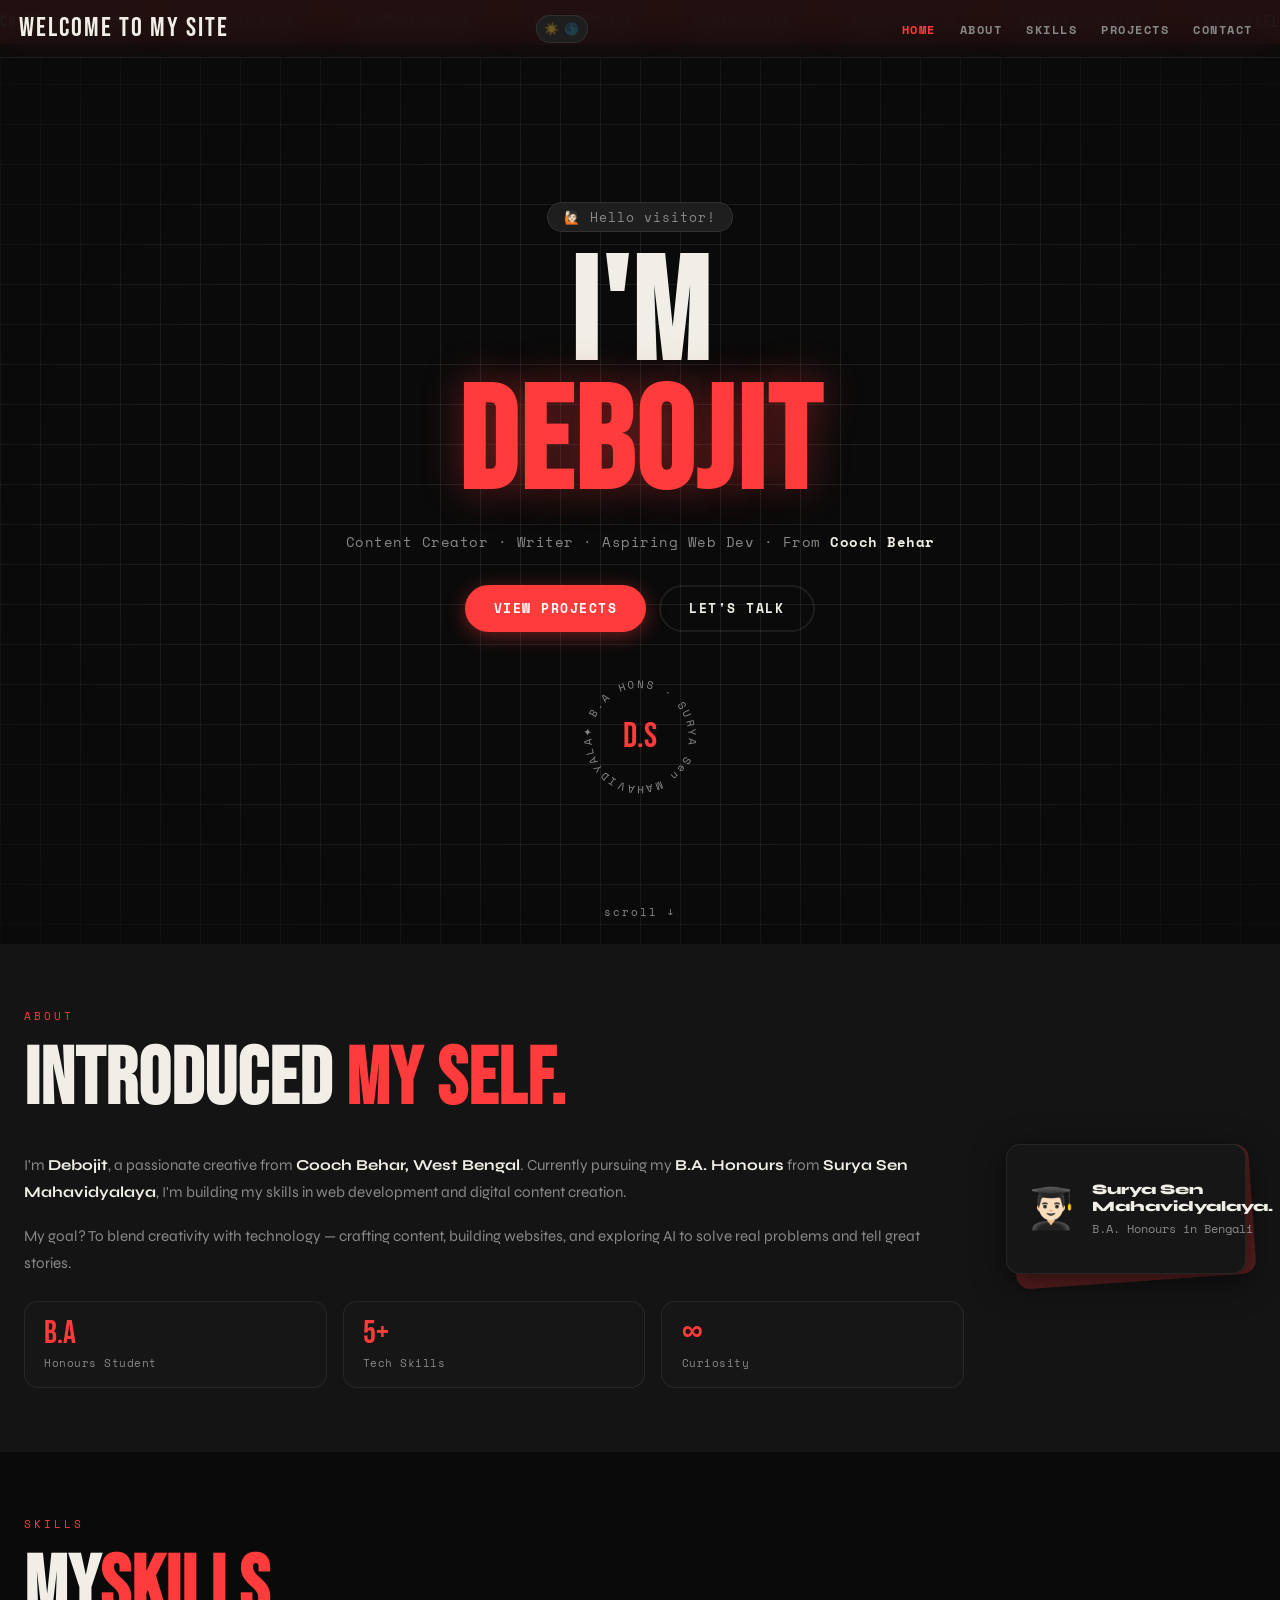
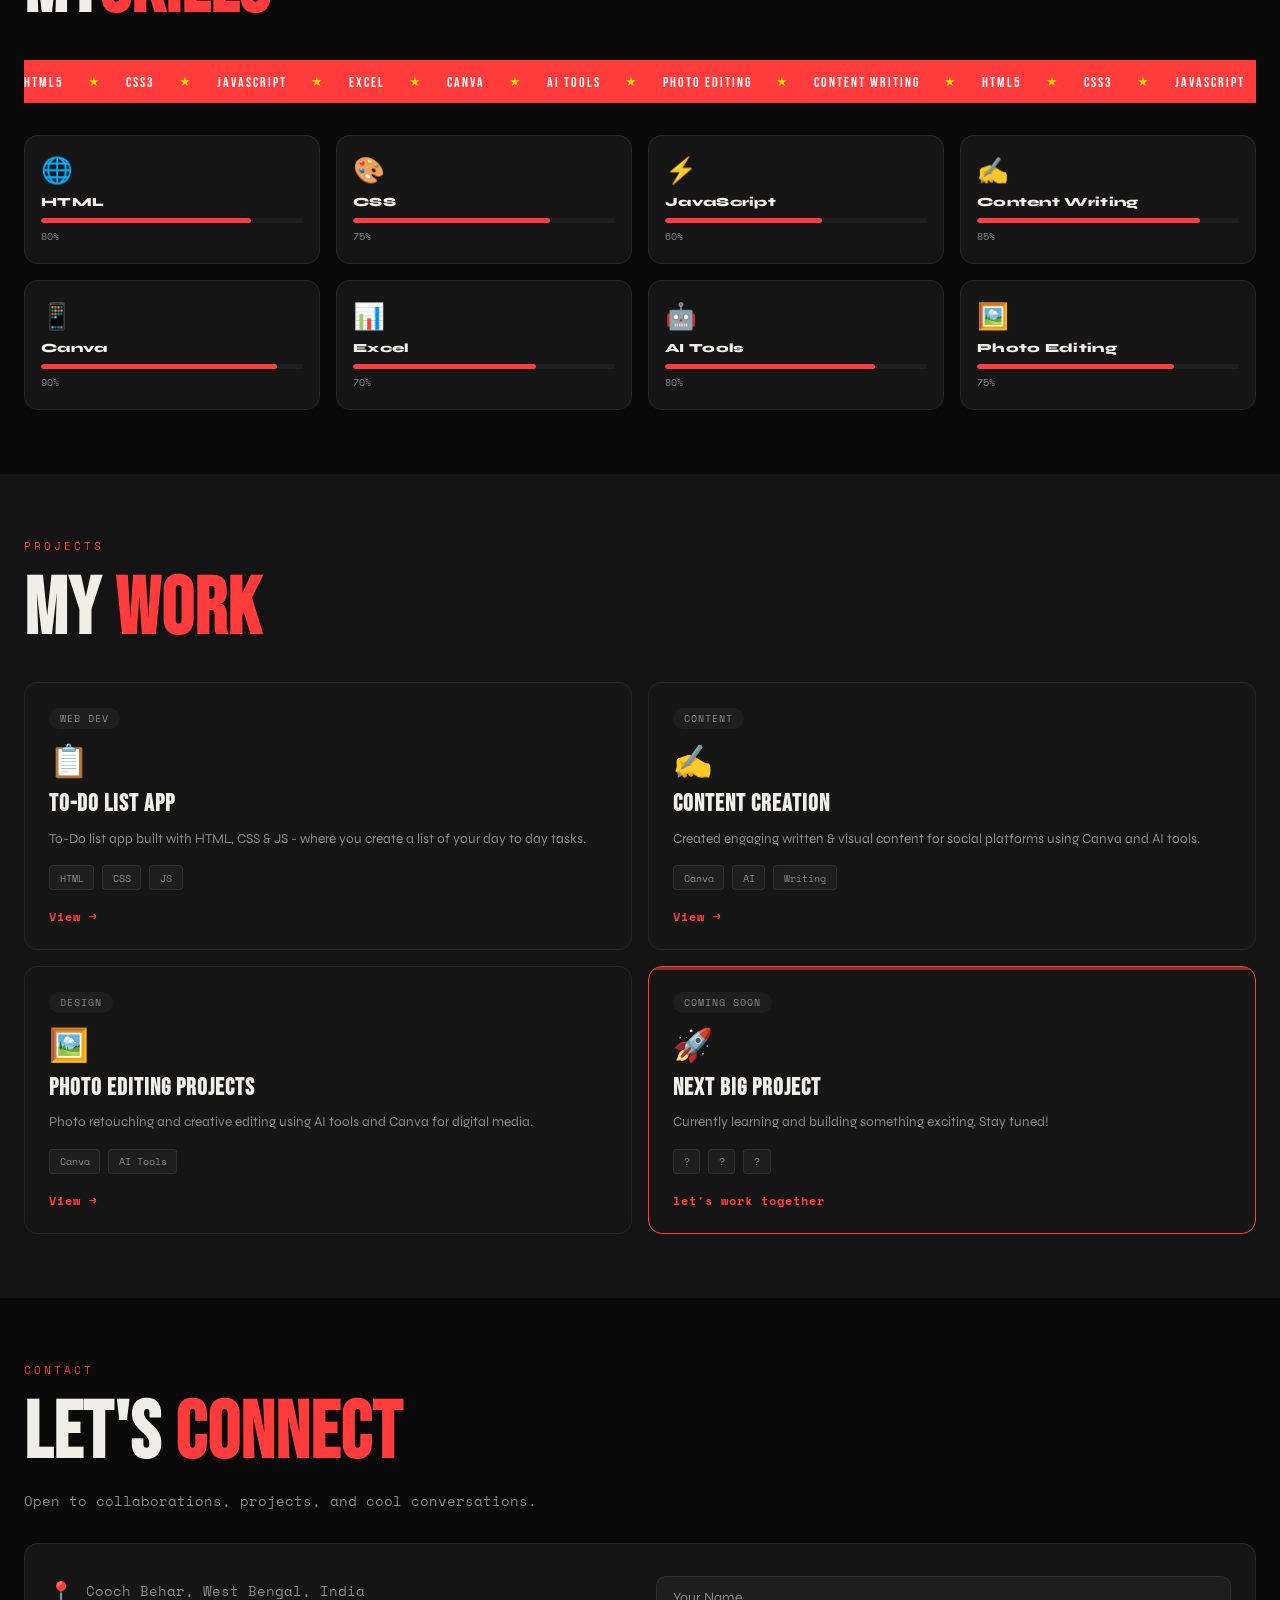
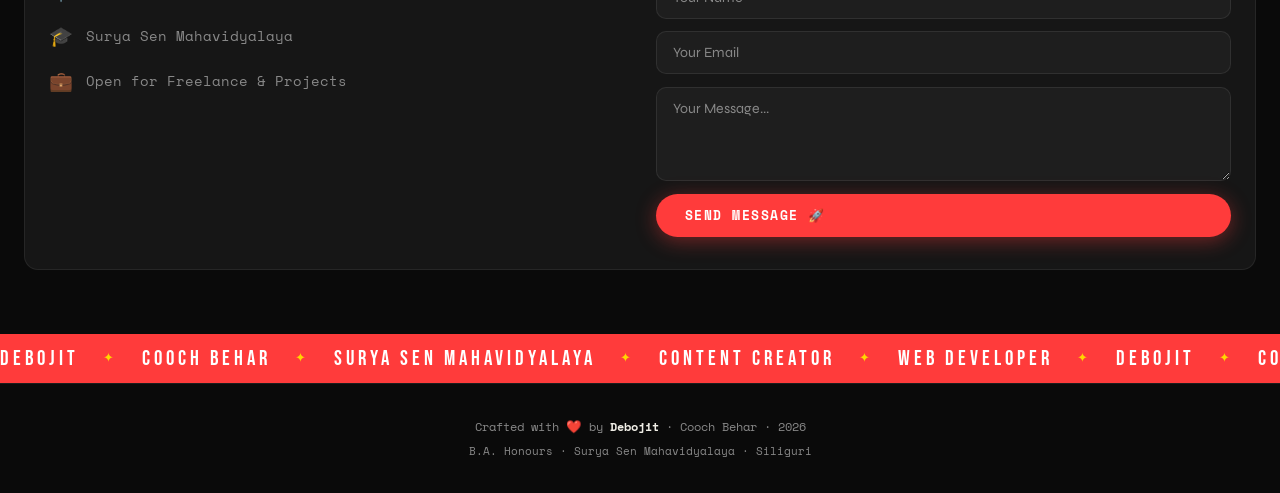
==== index.html @ 5432a0da "Update index.html" ====
<!DOCTYPE html>
<html lang="en" data-theme="dark">
<head>
  <meta charset="UTF-8" />
  <meta name="viewport" content="width=device-width, initial-scale=1.0" />
  <title>Debojit | Portfolio</title>
  <link href="https://fonts.googleapis.com/css2?family=Bebas+Neue&family=Space+Mono:wght@400;700&family=Syne:wght@400;700;800&display=swap" rel="stylesheet" />
<style>
/* ===== RESET & ROOT ===== */
*, *::before, *::after { box-sizing: border-box; margin: 0; padding: 0; }

:root {
  --accent: #FF3B3B;
  --accent2: #FFD600;
  --radius: 14px;
  --font-display: 'Bebas Neue', cursive;
  --font-body: 'Syne', sans-serif;
  --font-mono: 'Space Mono', monospace;
  --transition: 0.35s cubic-bezier(.4,0,.2,1);
}

/* ===== DARK THEME (default) ===== */
[data-theme="dark"] {
  --bg: #0A0A0A;
  --bg2: #141414;
  --bg3: #1e1e1e;
  --text: #F0EEE6;
  --text-muted: #888;
  --border: rgba(255,255,255,0.08);
  --card-bg: #161616;
  --card-border: rgba(255,255,255,0.07);
  --nav-bg: rgba(10,10,10,0.9);
  --shadow: 0 8px 32px rgba(0,0,0,0.6);
  --marquee-bg: #FF3B3B;
  --marquee-text: #fff;
}

/* ===== LIGHT THEME ===== */
[data-theme="light"] {
  --bg: #F5F3EE;
  --bg2: #EDEAE3;
  --bg3: #E4E0D8;
  --text: #111111;
  --text-muted: #666;
  --border: rgba(0,0,0,0.08);
  --card-bg: #fff;
  --card-border: rgba(0,0,0,0.07);
  --nav-bg: rgba(245,243,238,0.92);
  --shadow: 0 8px 32px rgba(0,0,0,0.12);
  --marquee-bg: #111111;
  --marquee-text: #FFD600;
}

/* ===== BASE ===== */
html { scroll-behavior: smooth; font-size: 16px; }

body {
  background: var(--bg);
  color: var(--text);
  font-family: var(--font-body);
  overflow-x: hidden;
  transition: background var(--transition), color var(--transition);
}

a { text-decoration: none; color: inherit; }

/* ===================================================
   LOADER — RED & BLACK CINEMATIC
   =================================================== */
#loader {
  position: fixed;
  inset: 0;
  z-index: 9999;
  background: #0a0a0a;
  display: flex;
  flex-direction: column;
  align-items: center;
  justify-content: center;
  gap: 0;
  overflow: hidden;
  transition: opacity 0.6s ease, visibility 0.6s ease;
}

#loader.hidden {
  opacity: 0;
  visibility: hidden;
  pointer-events: none;
}

/* Animated red diagonal slashes behind */
.loader-bg-slashes {
  position: absolute;
  inset: 0;
  overflow: hidden;
  z-index: 0;
}
.loader-bg-slashes::before,
.loader-bg-slashes::after {
  content: '';
  position: absolute;
  width: 3px;
  height: 200%;
  background: rgba(255, 59, 59, 0.12);
  top: -50%;
  transform: rotate(35deg);
  animation: slashMove 3s ease-in-out infinite alternate;
}
.loader-bg-slashes::before { left: 30%; animation-delay: 0s; }
.loader-bg-slashes::after  { left: 65%; animation-delay: 0.8s; background: rgba(255,59,59,0.07); }
@keyframes slashMove {
  from { transform: rotate(35deg) translateY(-30px); }
  to   { transform: rotate(35deg) translateY(30px); }
}

/* Loader inner wrapper */
.loader-inner {
  position: relative;
  z-index: 1;
  display: flex;
  flex-direction: column;
  align-items: center;
  gap: 2.2rem;
}

/* Big glowing D monogram */
.loader-monogram {
  font-family: 'Bebas Neue', cursive;
  font-size: clamp(6rem, 20vw, 10rem);
  color: #FF3B3B;
  line-height: 1;
  text-shadow:
    0 0 40px rgba(255,59,59,0.8),
    0 0 80px rgba(255,59,59,0.4),
    0 0 160px rgba(255,59,59,0.2);
  animation: monogramPulse 1.8s ease-in-out infinite;
  letter-spacing: -4px;
}
@keyframes monogramPulse {
  0%, 100% { text-shadow: 0 0 40px rgba(255,59,59,0.8), 0 0 80px rgba(255,59,59,0.4); }
  50%       { text-shadow: 0 0 60px rgba(255,59,59,1),   0 0 120px rgba(255,59,59,0.6), 0 0 200px rgba(255,59,59,0.3); }
}

/* Text label */
.loader-label-group {
  display: flex;
  flex-direction: column;
  align-items: center;
  gap: 0.3rem;
}
.loader-name {
  font-family: 'Bebas Neue', cursive;
  font-size: clamp(1.6rem, 5vw, 2.5rem);
  letter-spacing: 8px;
  color: #fff;
  text-transform: uppercase;
}
.loader-name .red { color: #FF3B3B; }

.loader-tagline {
  font-family: 'Space Mono', monospace;
  font-size: 0.62rem;
  color: #555;
  letter-spacing: 3px;
  text-transform: uppercase;
}

/* Progress bar container */
.loader-bar-wrap {
  width: clamp(200px, 60vw, 340px);
  display: flex;
  flex-direction: column;
  gap: 0.5rem;
}

.loader-bar {
  width: 100%;
  height: 3px;
  background: rgba(255,255,255,0.06);
  border-radius: 2px;
  overflow: hidden;
  position: relative;
}
.loader-fill {
  height: 100%;
  width: 0%;
  background: linear-gradient(90deg, #8B0000, #FF3B3B, #FF6B6B);
  border-radius: 2px;
  box-shadow: 0 0 12px rgba(255,59,59,0.7);
  animation: loadFill 2.2s cubic-bezier(0.4, 0, 0.2, 1) forwards;
}
@keyframes loadFill {
  0%   { width: 0%; }
  30%  { width: 35%; }
  60%  { width: 68%; }
  85%  { width: 88%; }
  100% { width: 100%; }
}

.loader-percent {
  font-family: 'Space Mono', monospace;
  font-size: 0.62rem;
  color: #FF3B3B;
  letter-spacing: 2px;
  text-align: right;
}

/* Dot spinner below bar */
.loader-dots {
  display: flex;
  gap: 6px;
  margin-top: 0.4rem;
  justify-content: center;
}
.loader-dots span {
  width: 5px;
  height: 5px;
  border-radius: 50%;
  background: #FF3B3B;
  animation: dotPop 1.2s ease-in-out infinite;
}
.loader-dots span:nth-child(1) { animation-delay: 0s; }
.loader-dots span:nth-child(2) { animation-delay: 0.2s; }
.loader-dots span:nth-child(3) { animation-delay: 0.4s; }
@keyframes dotPop {
  0%, 80%, 100% { transform: scale(0.6); opacity: 0.3; }
  40%           { transform: scale(1.2); opacity: 1; background: #fff; }
}

/* Red scan line sweep across whole loader */
.loader-scanline {
  position: absolute;
  left: 0; right: 0;
  height: 2px;
  background: linear-gradient(90deg, transparent, rgba(255,59,59,0.6), transparent);
  top: 0;
  animation: scanSweep 2s linear infinite;
  z-index: 2;
}
@keyframes scanSweep {
  0%   { top: -2px; opacity: 0; }
  10%  { opacity: 1; }
  90%  { opacity: 1; }
  100% { top: 100%; opacity: 0; }
}

/* Corner brackets — brutalist detail */
.loader-bracket {
  position: absolute;
  width: 28px;
  height: 28px;
  border-color: rgba(255,59,59,0.4);
  border-style: solid;
  z-index: 2;
}
.loader-bracket.tl { top: 24px; left: 24px; border-width: 2px 0 0 2px; }
.loader-bracket.tr { top: 24px; right: 24px; border-width: 2px 2px 0 0; }
.loader-bracket.bl { bottom: 24px; left: 24px; border-width: 0 0 2px 2px; }
.loader-bracket.br { bottom: 24px; right: 24px; border-width: 0 2px 2px 0; }

/* ===== NAVBAR ===== */
.navbar {
  position: fixed; top: 0; left: 0; right: 0; z-index: 100;
  display: flex; align-items: center; justify-content: space-between;
  padding: 0 1.2rem;
  height: 58px;
  background: var(--nav-bg);
  backdrop-filter: blur(16px);
  -webkit-backdrop-filter: blur(16px);
  border-bottom: 1px solid var(--border);
  transition: background var(--transition);
}

.logo {
  font-family: var(--font-display);
  font-size: 1.7rem;
  letter-spacing: 2px;
  color: var(--text);
  line-height: 1;
}
.logo span { color: var(--accent); }

.nav-right { display: flex; align-items: center; gap: 0.8rem; }

.nav-links {
  display: none;
  position: fixed; top: 58px; left: 0; right: 0;
  flex-direction: column;
  background: var(--bg2);
  border-bottom: 2px solid var(--accent);
  padding: 1.2rem 1.2rem 1.5rem;
  gap: 0.2rem;
  list-style: none;
  transition: background var(--transition);
}
.nav-links.open { display: flex; }

.nav-link {
  font-family: var(--font-mono);
  font-size: 0.85rem;
  font-weight: 700;
  letter-spacing: 1.5px;
  text-transform: uppercase;
  color: var(--text-muted);
  padding: 0.55rem 0.5rem;
  border-bottom: 1px solid var(--border);
  transition: color 0.2s;
}
.nav-link:hover { color: var(--accent); }

.hamburger {
  background: none; border: none; cursor: pointer;
  display: flex; flex-direction: column; gap: 5px; padding: 4px;
}
.hamburger span {
  display: block; width: 22px; height: 2px;
  background: var(--text);
  border-radius: 2px;
  transition: all 0.3s;
}
.hamburger.active span:nth-child(1) { transform: translateY(7px) rotate(45deg); }
.hamburger.active span:nth-child(2) { opacity: 0; }
.hamburger.active span:nth-child(3) { transform: translateY(-7px) rotate(-45deg); }

/* Theme Toggle */
.theme-toggle {
  background: var(--bg3);
  border: 1px solid var(--border);
  border-radius: 50px;
  width: 52px; height: 28px;
  cursor: pointer; position: relative;
  display: flex; align-items: center; justify-content: space-around;
  padding: 0 5px;
  transition: background var(--transition);
}
.icon { font-size: 0.75rem; line-height: 1; }
[data-theme="dark"] .sun { opacity: 0.35; }
[data-theme="dark"] .moon { opacity: 1; }
[data-theme="light"] .sun { opacity: 1; }
[data-theme="light"] .moon { opacity: 0.35; }

/* ===== MARQUEE ===== */
.marquee-wrapper {
  overflow: hidden;
  background: var(--marquee-bg);
  color: var(--marquee-text);
  padding: 10px 0;
  border-top: 2px solid transparent;
  border-bottom: 2px solid transparent;
  white-space: nowrap;
}
.marquee-wrapper:first-of-type { margin-top: 58px; }

.marquee-track {
  display: inline-flex; gap: 1.5rem; align-items: center;
  animation: marqueeScroll 22s linear infinite;
  font-family: var(--font-display);
  font-size: 1.05rem;
  letter-spacing: 2px;
}
.marquee-reverse { animation-direction: reverse; }

.marquee-sm .marquee-track { font-size: 0.88rem; }
.marquee-footer { margin-top: 0; }
.marquee-footer .marquee-track {
  font-size: 1.3rem;
  letter-spacing: 4px;
}

.dot { color: var(--accent2); font-size: 0.8rem; }
[data-theme="dark"] .marquee-footer .dot { color: var(--accent2); }
[data-theme="light"] .marquee-footer .dot { color: var(--accent); }

@keyframes marqueeScroll {
  0% { transform: translateX(0); }
  100% { transform: translateX(-50%); }
}

/* ===== HERO ===== */
.hero {
  min-height: 100svh;
  display: flex; flex-direction: column; align-items: center; justify-content: center;
  padding: 4rem 1.5rem 3rem;
  position: relative;
  overflow: hidden;
  text-align: center;
}

.hero-bg-grid {
  position: absolute; inset: 0; z-index: 0;
  background-image:
    linear-gradient(var(--border) 1px, transparent 1px),
    linear-gradient(90deg, var(--border) 1px, transparent 1px);
  background-size: 40px 40px;
  mask-image: radial-gradient(ellipse 80% 80% at 50% 50%, black 40%, transparent 100%);
  -webkit-mask-image: radial-gradient(ellipse 80% 80% at 50% 50%, black 40%, transparent 100%);
}

.hero-content { position: relative; z-index: 1; }

.hero-tag {
  display: inline-block;
  background: var(--bg3);
  border: 1px solid var(--border);
  border-radius: 50px;
  padding: 0.3rem 1rem;
  font-size: 0.8rem;
  font-family: var(--font-mono);
  color: var(--text-muted);
  margin-bottom: 1.2rem;
  letter-spacing: 1px;
}

.hero-title {
  font-family: var(--font-display);
  font-size: clamp(4.5rem, 22vw, 9rem);
  line-height: 0.9;
  letter-spacing: 3px;
  margin-bottom: 1.2rem;
}
.hero-title .line { display: block; }
.hero-title .accent {
  color: var(--accent);
  text-shadow: 0 0 40px rgba(255,59,59,0.4);
}

.hero-sub {
  font-size: 0.9rem;
  color: var(--text-muted);
  font-family: var(--font-mono);
  letter-spacing: 0.5px;
  margin-bottom: 2rem;
  line-height: 1.6;
}
.hero-sub strong { color: var(--text); }

.hero-cta { display: flex; gap: 0.8rem; justify-content: center; flex-wrap: wrap; }

/* ===== BUTTONS ===== */
.btn {
  display: inline-flex; align-items: center; gap: 0.4rem;
  padding: 0.75rem 1.8rem;
  border-radius: 50px;
  font-family: var(--font-mono);
  font-size: 0.8rem;
  font-weight: 700;
  letter-spacing: 1.5px;
  text-transform: uppercase;
  cursor: pointer;
  transition: transform 0.2s, box-shadow 0.2s;
  border: none;
}
.btn:hover { transform: translateY(-2px); }

.btn-primary {
  background: var(--accent);
  color: #fff;
  box-shadow: 0 4px 20px rgba(255,59,59,0.4);
}
.btn-primary:hover { box-shadow: 0 6px 28px rgba(255,59,59,0.55); }

.btn-outline {
  background: transparent;
  color: var(--text);
  border: 2px solid var(--border);
}
.btn-outline:hover { border-color: var(--accent); color: var(--accent); }

/* Hero Badge */
.hero-badge {
  position: relative; z-index: 1;
  margin-top: 2.5rem;
  width: 130px; height: 130px;
}
.badge-ring {
  position: relative; width: 100%; height: 100%;
  animation: rotateBadge 12s linear infinite;
}
.badge-ring svg {
  position: absolute; inset: 0;
  width: 100%; height: 100%;
}
.badge-ring svg text {
  font-family: var(--font-mono);
  font-size: 16.5px;
  fill: var(--text-muted);
  letter-spacing: 3px;
}
.badge-center {
  position: absolute; top: 50%; left: 50%;
  transform: translate(-50%, -50%);
  font-family: var(--font-display);
  font-size: 2.2rem;
  color: var(--accent);
  animation: rotateBadge 12s linear infinite reverse;
  line-height: 1;
}
@keyframes rotateBadge { to { transform: rotate(360deg); } }

.scroll-hint {
  position: absolute; bottom: 1.5rem; left: 50%; transform: translateX(-50%);
  font-family: var(--font-mono);
  font-size: 0.68rem;
  color: var(--text-muted);
  letter-spacing: 2px;
  animation: floatHint 2.5s ease-in-out infinite;
}
@keyframes floatHint {
  0%, 100% { transform: translateX(-50%) translateY(0); }
  50% { transform: translateX(-50%) translateY(6px); }
}

/* ===== SECTIONS ===== */
.section { padding: 4rem 1.5rem; position: relative; }

.section-label {
  font-family: var(--font-mono);
  font-size: 0.68rem;
  letter-spacing: 3px;
  color: var(--accent);
  text-transform: uppercase;
  margin-bottom: 1rem;
}

.section-title {
  font-family: var(--font-display);
  font-size: clamp(2.5rem, 12vw, 5rem);
  line-height: 1;
  margin-bottom: 2rem;
  letter-spacing: 1px;
}
.section-title .accent { color: var(--accent); }

/* ===== ABOUT ===== */
.about { background: var(--bg2); }

.about-grid { display: flex; flex-direction: column; gap: 2rem; }

.about-text p {
  font-size: 0.95rem;
  line-height: 1.8;
  color: var(--text-muted);
  margin-bottom: 1rem;
}
.about-text p strong { color: var(--text); }

.about-stats {
  display: flex; gap: 1rem; margin-top: 1.5rem;
  flex-wrap: wrap;
}
.stat {
  background: var(--card-bg);
  border: 1px solid var(--card-border);
  border-radius: var(--radius);
  padding: 1rem 1.2rem;
  display: flex; flex-direction: column; gap: 0.2rem;
  flex: 1; min-width: 80px;
}
.stat-num {
  font-family: var(--font-display);
  font-size: 2rem;
  color: var(--accent);
  line-height: 1;
}
.stat-label {
  font-size: 0.7rem;
  font-family: var(--font-mono);
  color: var(--text-muted);
  letter-spacing: 0.5px;
}

/* Card Stack */
.about-visual { display: flex; justify-content: center; align-items: center; }
.card-stack { position: relative; width: 240px; height: 140px; }
.card-item {
  position: absolute; top: 0; left: 0;
  width: 240px; height: 130px;
  border-radius: var(--radius);
}
.card-back {
  background: var(--accent);
  transform: rotate(-4deg) translate(6px, 8px);
  opacity: 0.3;
}
.card-front {
  background: var(--card-bg);
  border: 1px solid var(--card-border);
  box-shadow: var(--shadow);
  display: flex; align-items: center; gap: 1rem;
  padding: 1.2rem;
  z-index: 1;
}
.card-icon { font-size: 2.5rem; }
.card-info { display: flex; flex-direction: column; gap: 0.3rem; }
.card-info strong { font-size: 0.9rem; font-family: var(--font-body); font-weight: 800; }
.card-info span { font-size: 0.72rem; color: var(--text-muted); font-family: var(--font-mono); }

/* ===== SKILLS ===== */
.skills-grid {
  display: grid;
  grid-template-columns: 1fr 1fr;
  gap: 1rem;
  margin-top: 2rem;
}

.skill-card {
  background: var(--card-bg);
  border: 1px solid var(--card-border);
  border-radius: var(--radius);
  padding: 1.2rem 1rem;
  transition: transform 0.2s, box-shadow 0.2s;
}
.skill-card:hover { transform: translateY(-3px); box-shadow: var(--shadow); }

.skill-icon { font-size: 1.6rem; margin-bottom: 0.5rem; }
.skill-name {
  font-size: 0.78rem;
  font-weight: 800;
  font-family: var(--font-body);
  margin-bottom: 0.6rem;
  letter-spacing: 0.3px;
}
.skill-bar {
  height: 5px; background: var(--bg3); border-radius: 10px; overflow: hidden;
  margin-bottom: 0.3rem;
}
.skill-fill {
  height: 100%; width: 0%; background: var(--accent);
  border-radius: 10px;
  transition: width 1.2s cubic-bezier(.4,0,.2,1);
}
.skill-percent {
  font-family: var(--font-mono);
  font-size: 0.65rem;
  color: var(--text-muted);
}

/* ===== PROJECTS ===== */
.projects { background: var(--bg2); }

.projects-grid {
  display: grid;
  grid-template-columns: 1fr;
  gap: 1rem;
}

.project-card {
  background: var(--card-bg);
  border: 1px solid var(--card-border);
  border-radius: var(--radius);
  padding: 1.5rem;
  position: relative; overflow: hidden;
  transition: transform 0.2s, box-shadow 0.2s;
}
.project-card:hover { transform: translateY(-4px); box-shadow: var(--shadow); }
.project-card::before {
  content: '';
  position: absolute; top: 0; left: 0; right: 0; height: 3px;
  background: var(--accent);
  opacity: 0; transition: opacity 0.2s;
}
.project-card:hover::before { opacity: 1; }

.highlight-card { border-color: var(--accent); }
.highlight-card::before { opacity: 0.5; }

.project-tag {
  display: inline-block;
  background: var(--bg3);
  border-radius: 50px;
  padding: 0.2rem 0.7rem;
  font-size: 0.62rem;
  font-family: var(--font-mono);
  color: var(--text-muted);
  letter-spacing: 1px;
  text-transform: uppercase;
  margin-bottom: 0.8rem;
}
.project-emoji { font-size: 2rem; margin-bottom: 0.5rem; }
.project-card h3 {
  font-family: var(--font-display);
  font-size: 1.5rem;
  letter-spacing: 1px;
  margin-bottom: 0.6rem;
}
.project-card p {
  font-size: 0.85rem;
  color: var(--text-muted);
  line-height: 1.6;
  margin-bottom: 1rem;
}
.project-stack { display: flex; gap: 0.5rem; flex-wrap: wrap; margin-bottom: 1rem; }
.project-stack span {
  background: var(--bg3);
  border: 1px solid var(--border);
  border-radius: 4px;
  padding: 0.2rem 0.6rem;
  font-size: 0.65rem;
  font-family: var(--font-mono);
  color: var(--text-muted);
}
.project-link {
  font-family: var(--font-mono);
  font-size: 0.75rem;
  font-weight: 700;
  color: var(--accent);
  letter-spacing: 1px;
  transition: letter-spacing 0.2s;
}
.project-link:hover { letter-spacing: 2px; }

/* ===== CONTACT ===== */
.contact-sub {
  font-size: 0.9rem;
  color: var(--text-muted);
  font-family: var(--font-mono);
  margin-top: -1rem;
  margin-bottom: 2rem;
}

.contact-box {
  display: flex; flex-direction: column; gap: 2rem;
  background: var(--card-bg);
  border: 1px solid var(--card-border);
  border-radius: var(--radius);
  padding: 2rem 1.5rem;
}

.contact-info { display: flex; flex-direction: column; gap: 1rem; }
.info-item {
  display: flex; align-items: center; gap: 0.8rem;
  font-size: 0.88rem;
  color: var(--text-muted);
  font-family: var(--font-mono);
}
.info-icon { font-size: 1.2rem; }

.contact-form { display: flex; flex-direction: column; gap: 0.8rem; }
.contact-form input,
.contact-form textarea {
  background: var(--bg3);
  border: 1px solid var(--border);
  border-radius: 10px;
  padding: 0.75rem 1rem;
  font-family: var(--font-body);
  font-size: 0.88rem;
  color: var(--text);
  outline: none;
  transition: border-color 0.2s;
  resize: vertical;
}
.contact-form input:focus,
.contact-form textarea:focus { border-color: var(--accent); }
.contact-form input::placeholder,
.contact-form textarea::placeholder { color: var(--text-muted); }

/* ===== FOOTER ===== */
.footer {
  background: var(--bg);
  border-top: 1px solid var(--border);
  text-align: center;
  padding: 2rem 1.5rem;
}
.footer p {
  font-family: var(--font-mono);
  font-size: 0.78rem;
  color: var(--text-muted);
  line-height: 1.8;
}
.footer strong { color: var(--text); }
.footer-sub { font-size: 0.68rem !important; margin-top: 0.2rem; }

/* ===== SCROLL ANIMATIONS ===== */
.reveal {
  opacity: 0;
  transform: translateY(28px);
  transition: opacity 0.7s ease, transform 0.7s ease;
}
.reveal.visible {
  opacity: 1;
  transform: translateY(0);
}

/* ===== TOAST ===== */
.toast {
  position: fixed; bottom: 2rem; left: 50%; transform: translateX(-50%);
  background: var(--accent); color: #fff;
  font-family: var(--font-mono);
  font-size: 0.8rem;
  padding: 0.75rem 1.5rem;
  border-radius: 50px;
  letter-spacing: 1px;
  z-index: 999;
  opacity: 0; pointer-events: none;
  transition: opacity 0.3s;
}
.toast.show { opacity: 1; }

/* ===== DESKTOP BREAKPOINT ===== */
@media (min-width: 768px) {
  .nav-links {
    position: static; top: auto;
    display: flex !important; flex-direction: row;
    background: transparent;
    border: none;
    padding: 0;
    gap: 0.5rem;
  }
  .nav-link {
    border-bottom: none;
    font-size: 0.75rem;
  }
  .hamburger { display: none; }

  .about-grid { flex-direction: row; align-items: center; }
  .about-text { flex: 1; }
  .about-visual { flex: 0 0 260px; }

  .projects-grid { grid-template-columns: 1fr 1fr; }
  .skills-grid { grid-template-columns: repeat(4, 1fr); }

  .contact-box { flex-direction: row; }
  .contact-info { flex: 1; }
  .contact-form { flex: 1; }
}
</style>
</head>
<body>

  <!-- ======================== LOADER ======================== -->
  <div id="loader">
    <div class="loader-bg-slashes"></div>
    <div class="loader-scanline"></div>
    <!-- Corner brackets -->
    <div class="loader-bracket tl"></div>
    <div class="loader-bracket tr"></div>
    <div class="loader-bracket bl"></div>
    <div class="loader-bracket br"></div>

    <div class="loader-inner">
      <div class="loader-monogram">Entering in the Site</div>
      <div class="loader-label-group">
        <div class="loader-name"><span class="red">Loading</span> Portfolio</div>
        <div class="loader-tagline">Debojit · Content Creator · Web Dev</div>
      </div>
      <div class="loader-bar-wrap">
        <div class="loader-bar"><div class="loader-fill"></div></div>
        <div class="loader-percent" id="loaderPercent">0%</div>
        <div class="loader-dots">
          <span></span><span></span><span></span>
        </div>
      </div>
    </div>
  </div>

  <!-- NAV -->
  <nav class="navbar">
    <div class="logo">Welcome to My site</div>
    <div class="nav-right">
      <button class="theme-toggle" id="themeToggle" aria-label="Toggle theme">
        <span class="icon sun">☀️</span>
        <span class="icon moon">🌑</span>
      </button>
      <button class="hamburger" id="hamburger" aria-label="Menu">
        <span></span><span></span><span></span>
      </button>
    </div>
    <ul class="nav-links" id="navLinks">
      <li><a href="#home" class="nav-link">Home</a></li>
      <li><a href="#about" class="nav-link">About</a></li>
      <li><a href="#skills" class="nav-link">Skills</a></li>
      <li><a href="#projects" class="nav-link">Projects</a></li>
      <li><a href="#contact" class="nav-link">Contact</a></li>
    </ul>
  </nav>

  <!-- MARQUEE BANNER -->
  <div class="marquee-wrapper">
    <div class="marquee-track">
      <span>Content Creator</span><span class="dot">✦</span>
      <span>Web Developer</span><span class="dot">✦</span>
      <span>Content Writer</span><span class="dot">✦</span>
      <span>AI Enthusiast</span><span class="dot">✦</span>
      <span>Photo Editor</span><span class="dot">✦</span>
      <span>HTML · CSS · JS</span><span class="dot">✦</span>
      <span>Content Creator</span><span class="dot">✦</span>
      <span>Web Developer</span><span class="dot">✦</span>
      <span>Content Writer</span><span class="dot">✦</span>
      <span>AI Enthusiast</span><span class="dot">✦</span>
      <span>Photo Editor</span><span class="dot">✦</span>
      <span>HTML · CSS · JS</span><span class="dot">✦</span>
    </div>
  </div>

  <!-- HERO -->
  <section class="hero" id="home">
    <div class="hero-bg-grid"></div>
    <div class="hero-content">
      <p class="hero-tag">🙋🏻 Hello visitor!</p>
      <h1 class="hero-title">
        <span class="line">I'M</span>
        <span class="line accent">DEBOJIT</span>
      </h1>
      <p class="hero-sub">Content Creator · Writer · Aspiring Web Dev · From <strong>Cooch Behar</strong></p>
      <div class="hero-cta">
        <a href="#projects" class="btn btn-primary">View Projects</a>
        <a href="#contact" class="btn btn-outline">Let's Talk</a>
      </div>
    </div>
    <div class="hero-badge">
      <div class="badge-ring">
        <svg viewBox="0 0 200 200" xmlns="http://www.w3.org/2000/svg">
          <path id="circlePath" d="M 100,100 m -75,0 a 75,75 0 1,1 150,0 a 75,75 0 1,1 -150,0" fill="none"/>
          <text>
            <textPath href="#circlePath" startOffset="0%">
              ✦ B.A HONS · SURYA Sen MAHAVIDYALAYA · 
            </textPath>
          </text>
        </svg>
        <div class="badge-center">D.S</div>
      </div>
    </div>
    <div class="scroll-hint">scroll ↓</div>
  </section>

  <!-- ABOUT -->
  <section class="about section" id="about">
    <div class="section-label">ABOUT</div>
    <div class="about-grid">
      <div class="about-text">
        <h2 class="section-title">introduced <span class="accent">My self.</span></h2>
        <p>I'm <strong>Debojit</strong>, a passionate creative from <strong>Cooch Behar, West Bengal</strong>. Currently pursuing my <strong>B.A. Honours</strong> from <strong>Surya Sen Mahavidyalaya</strong>, I'm building my skills in web development and digital content creation.</p>
        <p>My goal? To blend creativity with technology — crafting content, building websites, and exploring AI to solve real problems and tell great stories.</p>
        <div class="about-stats">
          <div class="stat"><span class="stat-num">B.A</span><span class="stat-label">Honours Student</span></div>
          <div class="stat"><span class="stat-num">5+</span><span class="stat-label">Tech Skills</span></div>
          <div class="stat"><span class="stat-num">∞</span><span class="stat-label">Curiosity</span></div>
        </div>
      </div>
      <div class="about-visual">
        <div class="card-stack">
          <div class="card-item card-back"></div>
          <div class="card-item card-front">
            <div class="card-icon">👨🏻‍🎓</div>
            <div class="card-info">
              <strong>Surya Sen Mahavidyalaya.</strong>
              <span>B.A. Honours in Bengali</span>
            </div>
          </div>
        </div>
      </div>
    </div>
  </section>

  <!-- SKILLS -->
  <section class="skills section" id="skills">
    <div class="section-label">SKILLS</div>
    <h2 class="section-title">My<span class="accent">Skills</span></h2>
    <div class="marquee-wrapper marquee-sm">
      <div class="marquee-track marquee-reverse">
        <span>HTML5</span><span class="dot">★</span>
        <span>CSS3</span><span class="dot">★</span>
        <span>JavaScript</span><span class="dot">★</span>
        <span>Excel</span><span class="dot">★</span>
        <span>Canva</span><span class="dot">★</span>
        <span>AI Tools</span><span class="dot">★</span>
        <span>Photo Editing</span><span class="dot">★</span>
        <span>Content Writing</span><span class="dot">★</span>
        <span>HTML5</span><span class="dot">★</span>
        <span>CSS3</span><span class="dot">★</span>
        <span>JavaScript</span><span class="dot">★</span>
        <span>Excel</span><span class="dot">★</span>
        <span>Canva</span><span class="dot">★</span>
        <span>AI Tools</span><span class="dot">★</span>
        <span>Photo Editing</span><span class="dot">★</span>
        <span>Content Writing</span><span class="dot">★</span>
      </div>
    </div>
    <div class="skills-grid">
      <div class="skill-card" data-level="80">
        <div class="skill-icon">🌐</div>
        <div class="skill-name">HTML</div>
        <div class="skill-bar"><div class="skill-fill" data-w="80"></div></div>
        <div class="skill-percent">80%</div>
      </div>
      <div class="skill-card" data-level="75">
        <div class="skill-icon">🎨</div>
        <div class="skill-name">CSS</div>
        <div class="skill-bar"><div class="skill-fill" data-w="75"></div></div>
        <div class="skill-percent">75%</div>
      </div>
      <div class="skill-card" data-level="60">
        <div class="skill-icon">⚡</div>
        <div class="skill-name">JavaScript</div>
        <div class="skill-bar"><div class="skill-fill" data-w="60"></div></div>
        <div class="skill-percent">60%</div>
      </div>
      <div class="skill-card" data-level="85">
        <div class="skill-icon">✍️</div>
        <div class="skill-name">Content Writing</div>
        <div class="skill-bar"><div class="skill-fill" data-w="85"></div></div>
        <div class="skill-percent">85%</div>
      </div>
      <div class="skill-card" data-level="90">
        <div class="skill-icon">📱</div>
        <div class="skill-name">Canva</div>
        <div class="skill-bar"><div class="skill-fill" data-w="90"></div></div>
        <div class="skill-percent">90%</div>
      </div>
      <div class="skill-card" data-level="70">
        <div class="skill-icon">📊</div>
        <div class="skill-name">Excel</div>
        <div class="skill-bar"><div class="skill-fill" data-w="70"></div></div>
        <div class="skill-percent">70%</div>
      </div>
      <div class="skill-card" data-level="80">
        <div class="skill-icon">🤖</div>
        <div class="skill-name">AI Tools</div>
        <div class="skill-bar"><div class="skill-fill" data-w="80"></div></div>
        <div class="skill-percent">80%</div>
      </div>
      <div class="skill-card" data-level="75">
        <div class="skill-icon">🖼️</div>
        <div class="skill-name">Photo Editing</div>
        <div class="skill-bar"><div class="skill-fill" data-w="75"></div></div>
        <div class="skill-percent">75%</div>
      </div>
    </div>
  </section>

  <!-- PROJECTS -->
  <section class="projects section" id="projects">
    <div class="section-label">PROJECTS</div>
    <h2 class="section-title">My <span class="accent">Work</span></h2>
    <div class="projects-grid">
      <div class="project-card">
        <div class="project-tag">Web Dev</div>
        <div class="project-emoji">📋</div>
        <h3>To-do list app</h3>
        <p>To-Do list app built with HTML, CSS & JS - where you create a list of your day to day tasks.</p>
        <div class="project-stack"><span>HTML</span><span>CSS</span><span>JS</span></div>
        <a href="https://to-do-list-app-sigma-eosin.vercel.app/" class="project-link">View →</a>
      </div>
      <div class="project-card">
        <div class="project-tag">Content</div>
        <div class="project-emoji">✍️</div>
        <h3>Content Creation</h3>
        <p>Created engaging written & visual content for social platforms using Canva and AI tools.</p>
        <div class="project-stack"><span>Canva</span><span>AI</span><span>Writing</span></div>
        <a href="https://youtu.be/VoTQQ9zTyic?si=csp1Gy3He_5VWIC8" class="project-link">View →</a>
      </div>
      <div class="project-card">
        <div class="project-tag">Design</div>
        <div class="project-emoji">🖼️</div>
        <h3>Photo Editing Projects</h3>
        <p>Photo retouching and creative editing using AI tools and Canva for digital media.</p>
        <div class="project-stack"><span>Canva</span><span>AI Tools</span></div>
        <a href="https://canva.link/dpvzh21zyd4yka6" class="project-link">View →</a>
      </div>
      <div class="project-card highlight-card">
        <div class="project-tag">Coming Soon</div>
        <div class="project-emoji">🚀</div>
        <h3>Next Big Project</h3>
        <p>Currently learning and building something exciting. Stay tuned!</p>
        <div class="project-stack"><span>?</span><span>?</span><span>?</span></div>
        <a href="https://github.com/debojit484-Cyber" class="project-link">let's work together</a>
      </div>
    </div>
  </section>

  <!-- CONTACT -->
  <section class="contact section" id="contact">
    <div class="section-label">CONTACT</div>
    <h2 class="section-title">Let's <span class="accent">Connect</span></h2>
    <p class="contact-sub">Open to collaborations, projects, and cool conversations.</p>
    <div class="contact-box">
      <div class="contact-info">
        <div class="info-item">
          <span class="info-icon">📍</span>
          <span>Cooch Behar, West Bengal, India</span>
        </div>
        <div class="info-item">
          <span class="info-icon">🎓</span>
          <span>Surya Sen Mahavidyalaya</span>
        </div>
        <div class="info-item">
          <span class="info-icon">💼</span>
          <span>Open for Freelance & Projects</span>
        </div>
      </div>
      <form class="contact-form" id="contactForm">
        <input type="text" placeholder="Your Name" required />
        <input type="email" placeholder="Your Email" required />
        <textarea placeholder="Your Message..." rows="4" required></textarea>
        <button type="submit" class="btn btn-primary">Send Message 🚀</button>
      </form>
    </div>
  </section>

  <!-- FOOTER MARQUEE -->
  <div class="marquee-wrapper marquee-footer">
    <div class="marquee-track">
      <span>DEBOJIT</span><span class="dot">✦</span>
      <span>COOCH BEHAR</span><span class="dot">✦</span>
      <span>SURYA Sen MAHAVIDYALAYA</span><span class="dot">✦</span>
      <span>CONTENT CREATOR</span><span class="dot">✦</span>
      <span>WEB DEVELOPER</span><span class="dot">✦</span>
      <span>DEBOJIT</span><span class="dot">✦</span>
      <span>COOCH BEHAR</span><span class="dot">✦</span>
      <span>SURYA Sen MAHAVIDYALAYA</span><span class="dot">✦</span>
      <span>CONTENT CREATOR</span><span class="dot">✦</span>
      <span>WEB DEVELOPER</span><span class="dot">✦</span>
    </div>
  </div>

  <!-- FOOTER -->
  <footer class="footer">
    <p>Crafted with ❤️ by <strong>Debojit</strong> · Cooch Behar · 2026</p>
    <p class="footer-sub">B.A. Honours · Surya Sen Mahavidyalaya · Siliguri</p>
  </footer>

<script>
// ===== LOADER =====
(function() {
  const loader = document.getElementById('loader');
  const percentEl = document.getElementById('loaderPercent');

  // Animate the counter
  let current = 0;
  const steps = [
    { target: 35,  delay: 0,    duration: 600  },
    { target: 68,  delay: 600,  duration: 700  },
    { target: 88,  delay: 1300, duration: 500  },
    { target: 100, delay: 1800, duration: 400  },
  ];

  steps.forEach(({ target, delay, duration }) => {
    setTimeout(() => {
      const start = current;
      const startTime = performance.now();
      function tick(now) {
        const elapsed = now - startTime;
        const progress = Math.min(elapsed / duration, 1);
        current = Math.round(start + (target - start) * progress);
        if (percentEl) percentEl.textContent = current + '%';
        if (progress < 1) requestAnimationFrame(tick);
      }
      requestAnimationFrame(tick);
    }, delay);
  });

  // Hide loader after animation completes
  setTimeout(() => {
    loader.classList.add('hidden');
    document.body.style.overflow = '';
  }, 2500);

  // Prevent scroll during load
  document.body.style.overflow = 'hidden';
})();

// ===== THEME TOGGLE =====
const themeToggle = document.getElementById('themeToggle');
const html = document.documentElement;

const savedTheme = localStorage.getItem('dj-theme') || 'dark';
html.setAttribute('data-theme', savedTheme);

themeToggle.addEventListener('click', () => {
  const current = html.getAttribute('data-theme');
  const next = current === 'dark' ? 'light' : 'dark';
  html.setAttribute('data-theme', next);
  localStorage.setItem('dj-theme', next);
});

// ===== HAMBURGER NAV =====
const hamburger = document.getElementById('hamburger');
const navLinks = document.getElementById('navLinks');

hamburger.addEventListener('click', () => {
  hamburger.classList.toggle('active');
  navLinks.classList.toggle('open');
});

document.querySelectorAll('.nav-link').forEach(link => {
  link.addEventListener('click', () => {
    hamburger.classList.remove('active');
    navLinks.classList.remove('open');
  });
});

// ===== SCROLL REVEAL =====
const revealEls = document.querySelectorAll('.section, .skill-card, .project-card, .stat, .contact-box');
revealEls.forEach(el => el.classList.add('reveal'));

const observer = new IntersectionObserver((entries) => {
  entries.forEach((entry) => {
    if (entry.isIntersecting) {
      setTimeout(() => {
        entry.target.classList.add('visible');
      }, 60 * (Array.from(revealEls).indexOf(entry.target) % 5));
      observer.unobserve(entry.target);
    }
  });
}, { threshold: 0.1 });

revealEls.forEach(el => observer.observe(el));

// ===== SKILL BAR ANIMATION =====
const skillFills = document.querySelectorAll('.skill-fill');
const skillObserver = new IntersectionObserver((entries) => {
  entries.forEach(entry => {
    if (entry.isIntersecting) {
      const fill = entry.target;
      const w = fill.getAttribute('data-w');
      fill.style.width = w + '%';
      skillObserver.unobserve(fill);
    }
  });
}, { threshold: 0.5 });

skillFills.forEach(fill => skillObserver.observe(fill));

// ===== ACTIVE NAV HIGHLIGHT =====
const sections = document.querySelectorAll('section[id]');
const navItems = document.querySelectorAll('.nav-link');

const sectionObserver = new IntersectionObserver((entries) => {
  entries.forEach(entry => {
    if (entry.isIntersecting) {
      const id = entry.target.getAttribute('id');
      navItems.forEach(item => {
        item.style.color = item.getAttribute('href') === '#' + id
          ? 'var(--accent)' : '';
      });
    }
  });
}, { threshold: 0.5 });

sections.forEach(s => sectionObserver.observe(s));

// ===== CONTACT FORM =====
const contactForm = document.getElementById('contactForm');
const toast = document.createElement('div');
toast.className = 'toast';
toast.textContent = '🚀 Message sent! I\'ll get back to you soon.';
document.body.appendChild(toast);

contactForm.addEventListener('submit', (e) => {
  e.preventDefault();
  toast.classList.add('show');
  contactForm.reset();
  setTimeout(() => toast.classList.remove('show'), 3500);
});

// ===== NAVBAR SHADOW ON SCROLL =====
window.addEventListener('scroll', () => {
  const nav = document.querySelector('.navbar');
  nav.style.boxShadow = window.scrollY > 10
    ? '0 4px 24px rgba(0,0,0,0.25)'
    : 'none';
});
</script>
</body>
</html>
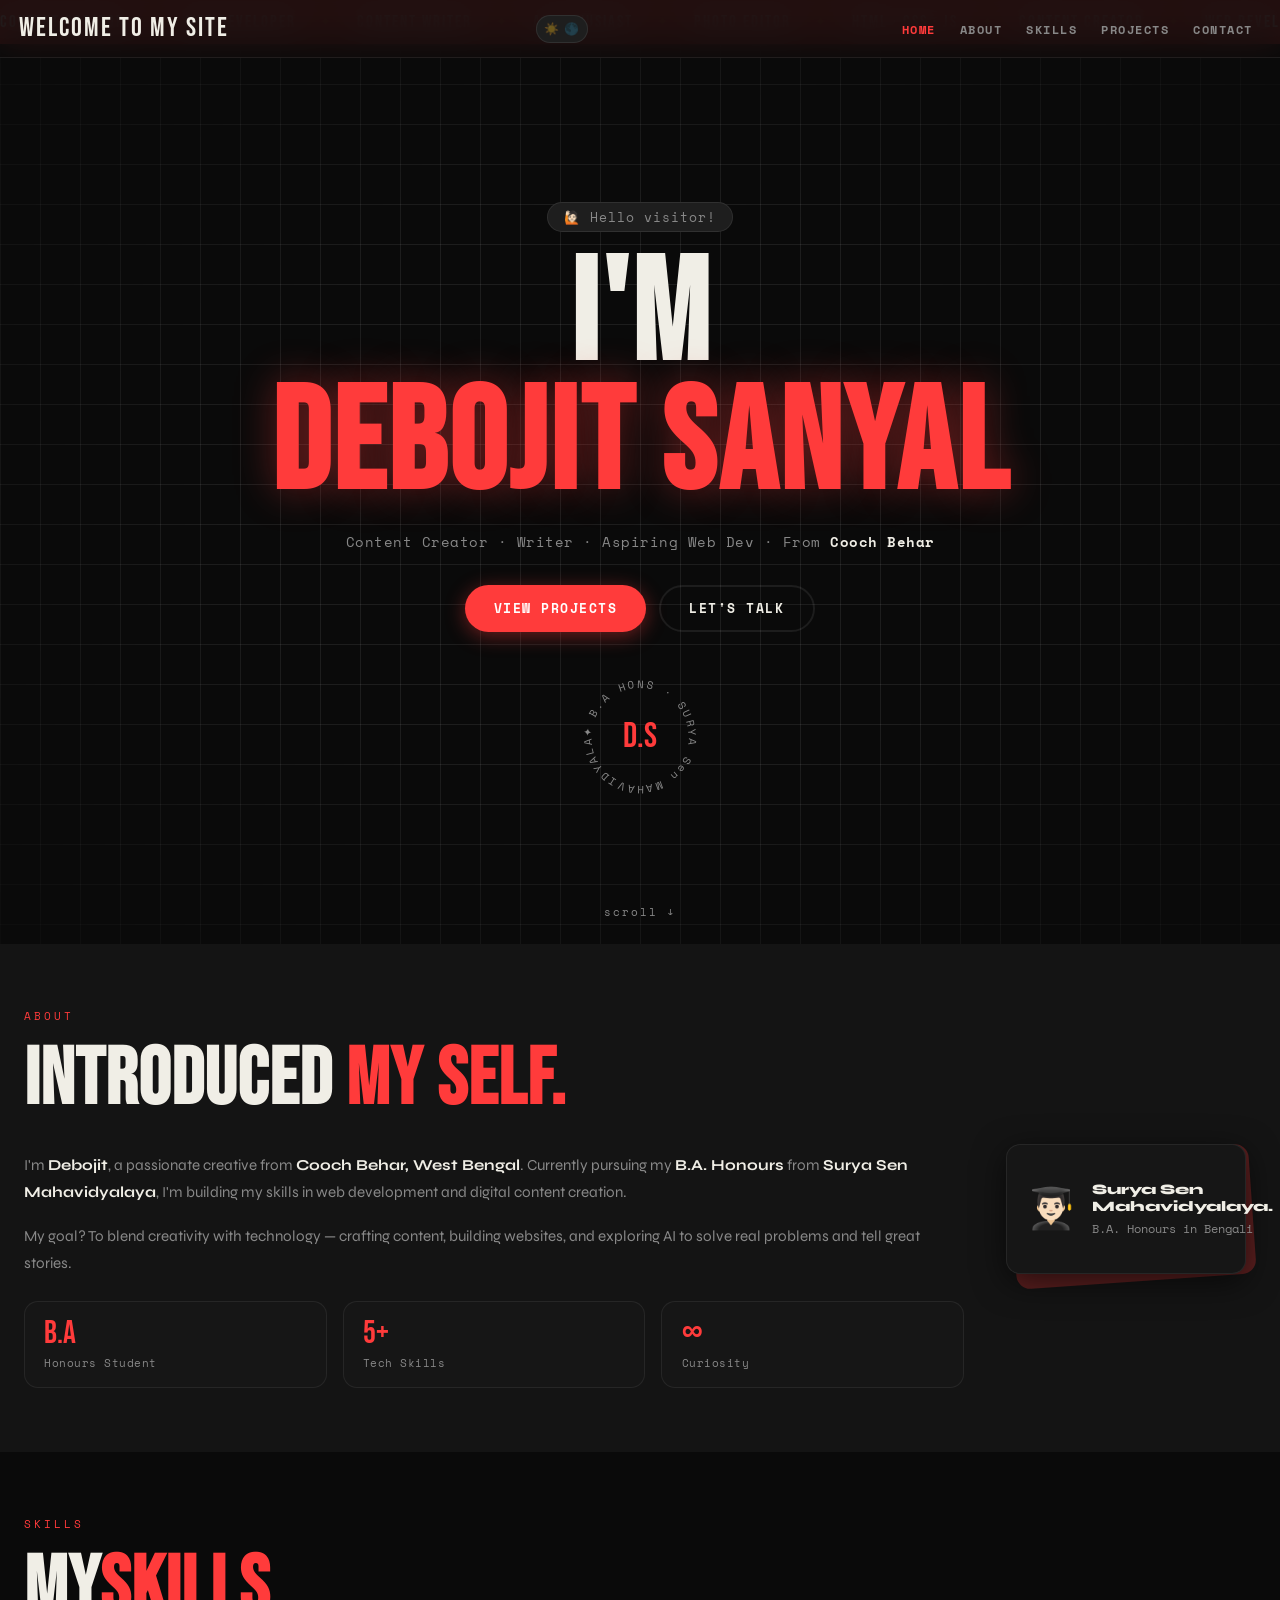
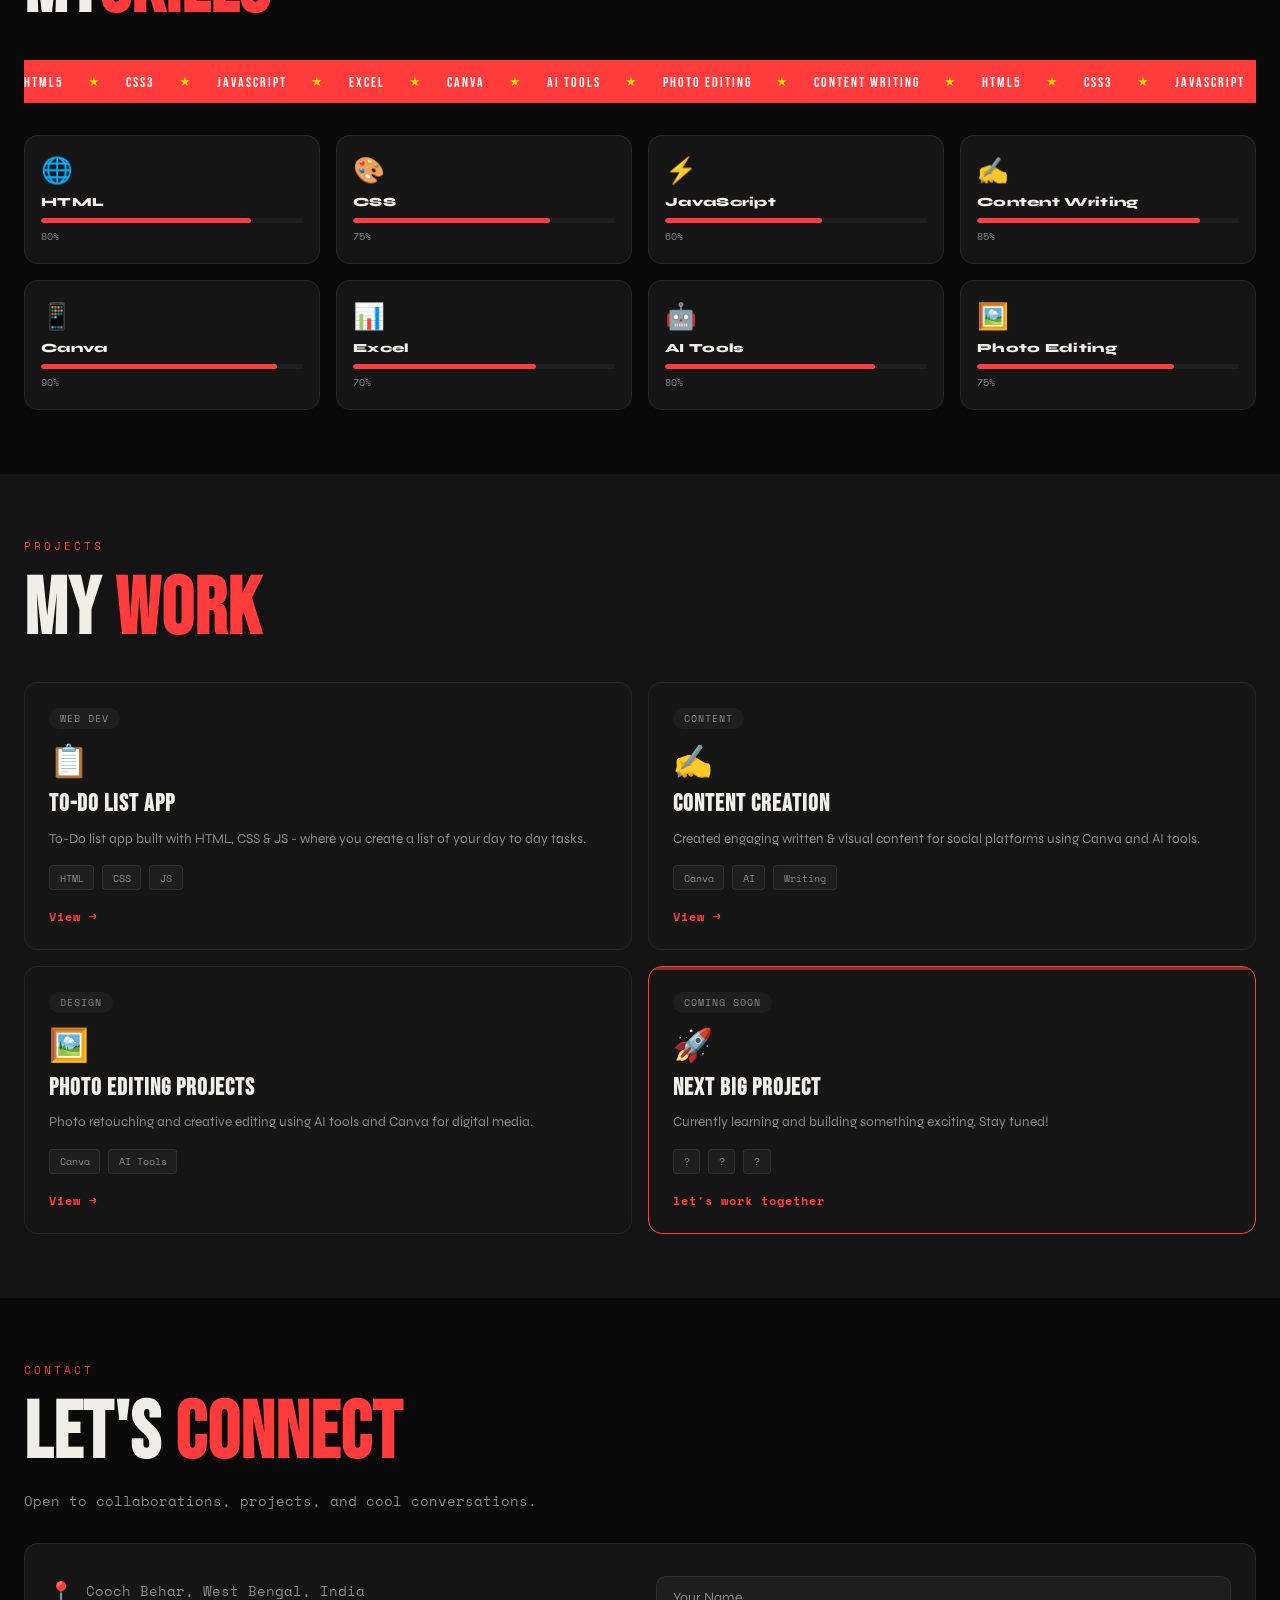
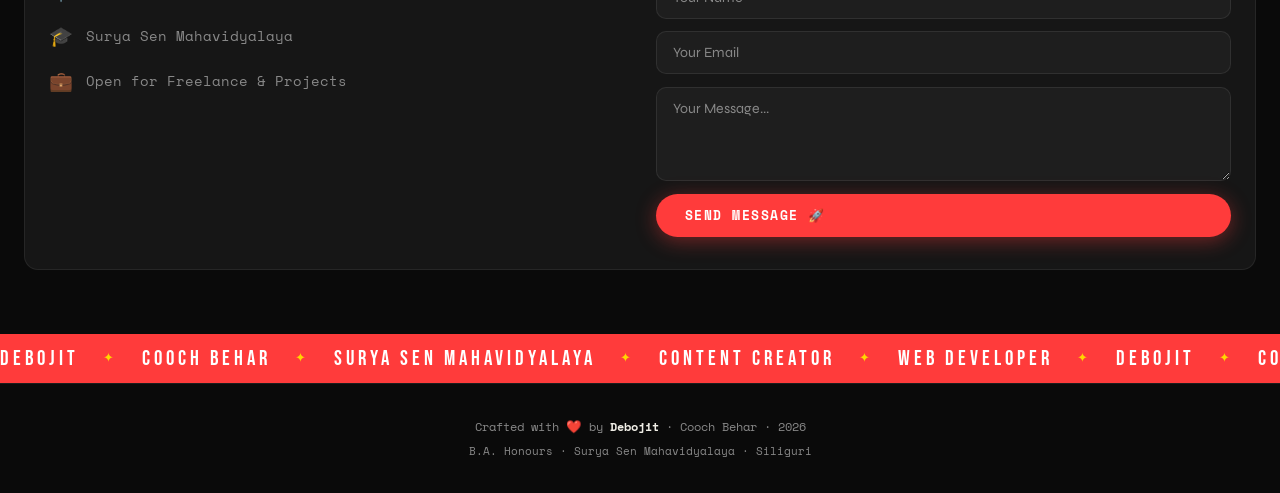
==== commit a445798a: "Update index.html" ====
--- a/index.html
+++ b/index.html
@@ -125,7 +125,7 @@
 /* Big glowing D monogram */
 .loader-monogram {
   font-family: 'Bebas Neue', cursive;
-  font-size: clamp(6rem, 20vw, 10rem);
+  font-size: clamp(2rem, 14vw, 6rem);
   color: #FF3B3B;
   line-height: 1;
   text-shadow:
@@ -898,7 +898,7 @@
       <p class="hero-tag">🙋🏻 Hello visitor!</p>
       <h1 class="hero-title">
         <span class="line">I'M</span>
-        <span class="line accent">DEBOJIT</span>
+        <span class="line accent">DEBOJIT SANYAL</span>
       </h1>
       <p class="hero-sub">Content Creator · Writer · Aspiring Web Dev · From <strong>Cooch Behar</strong></p>
       <div class="hero-cta">
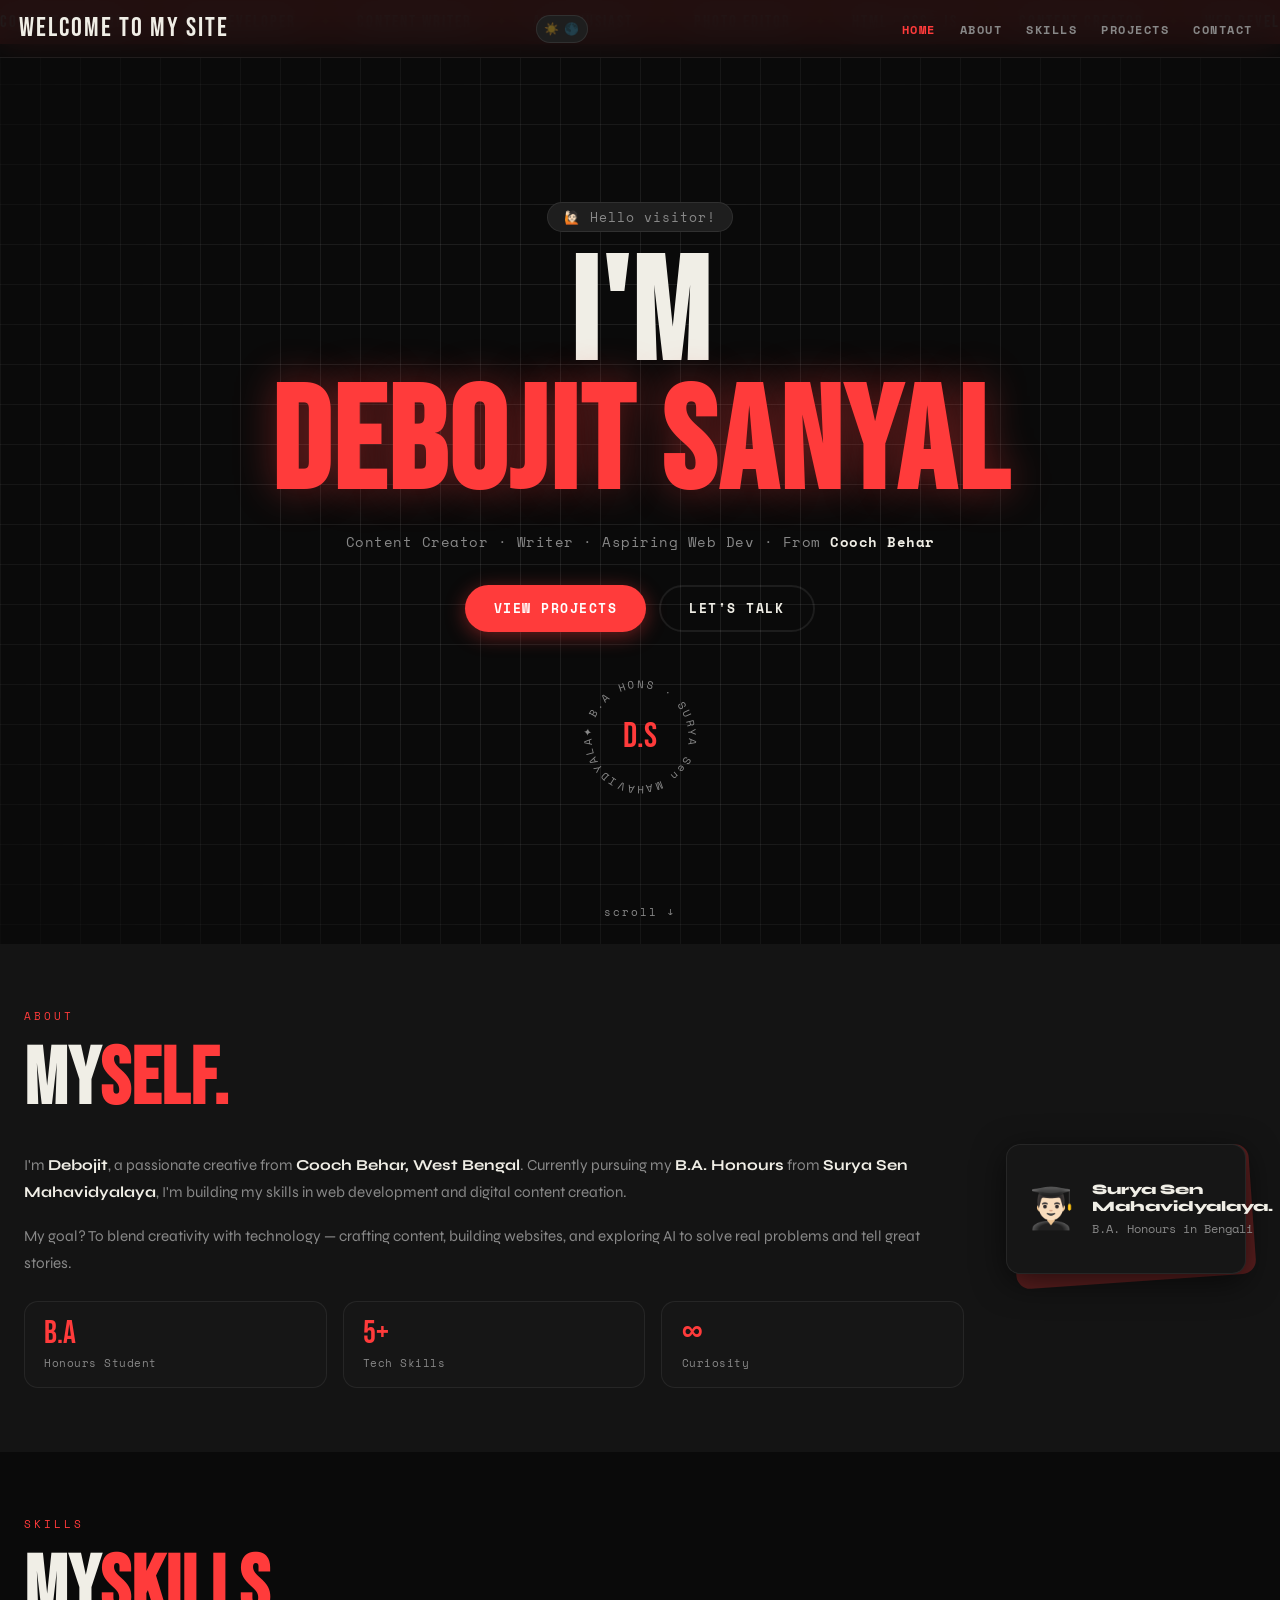
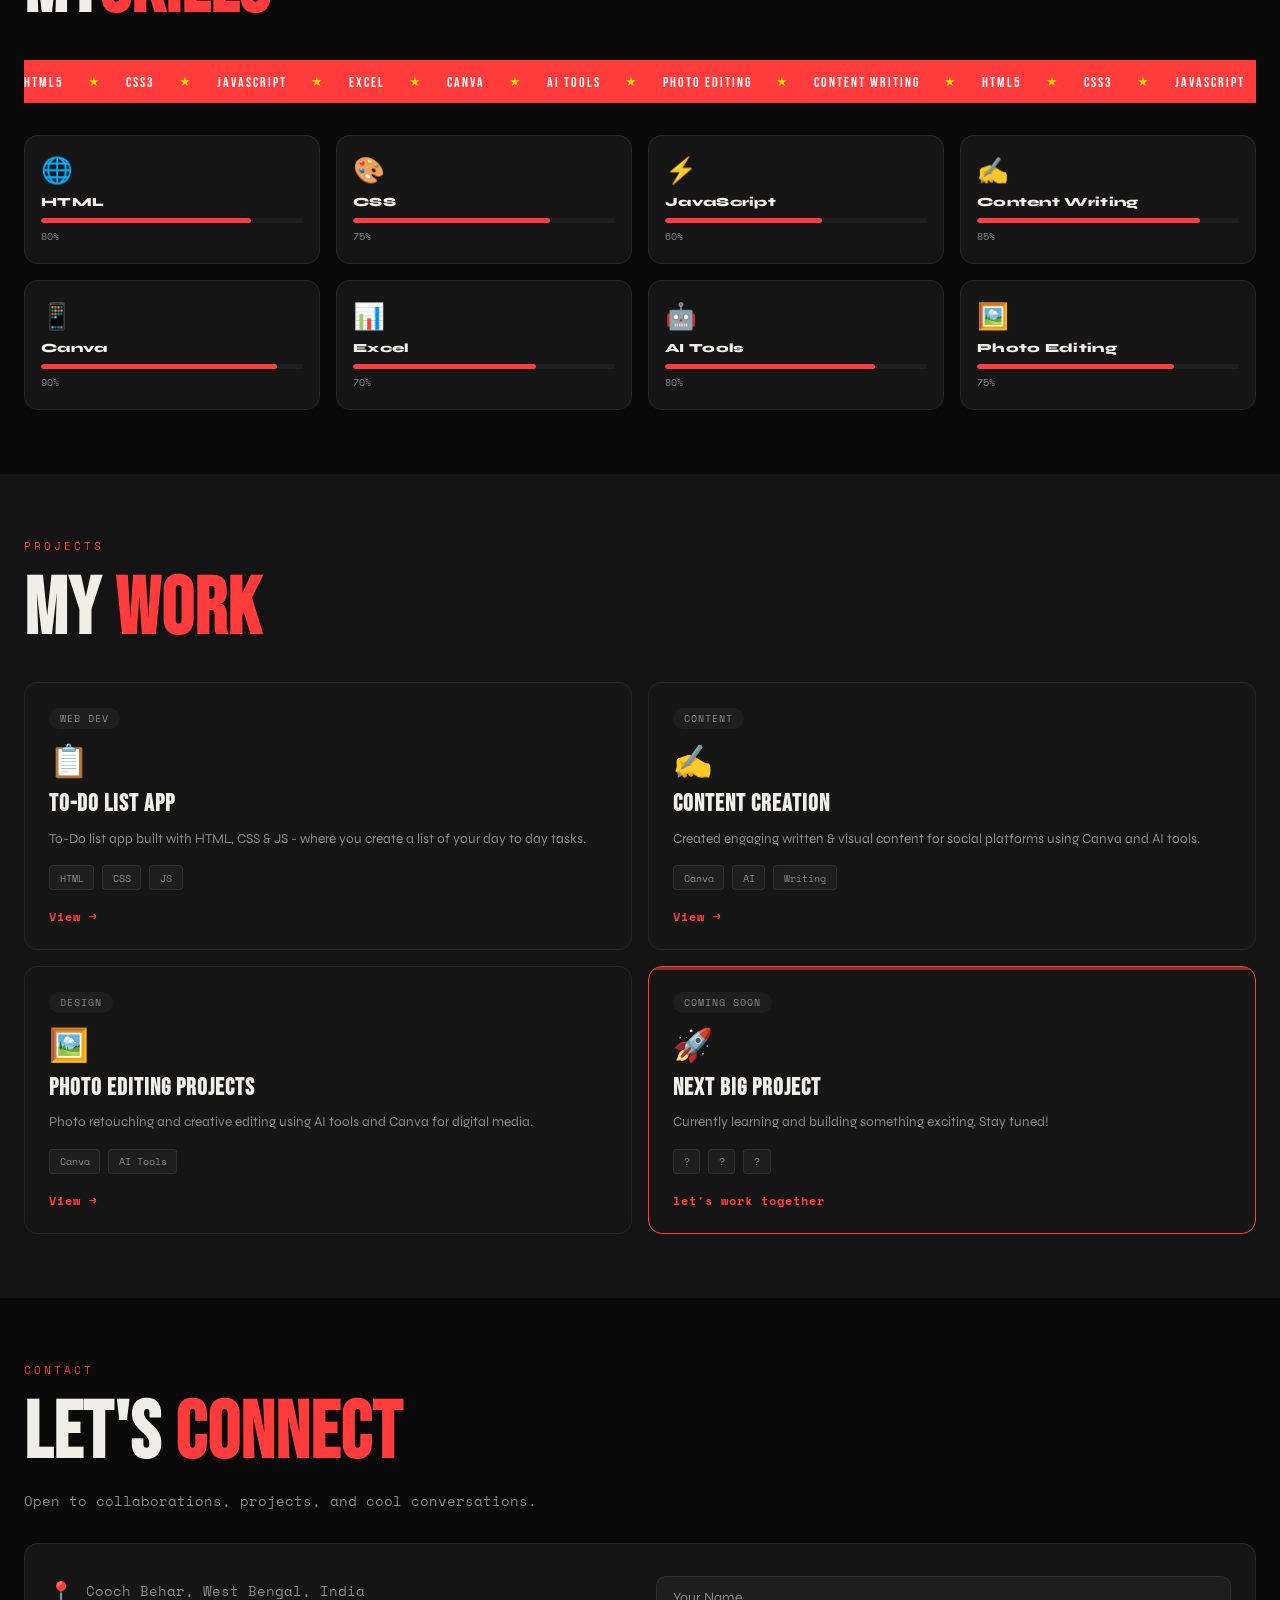
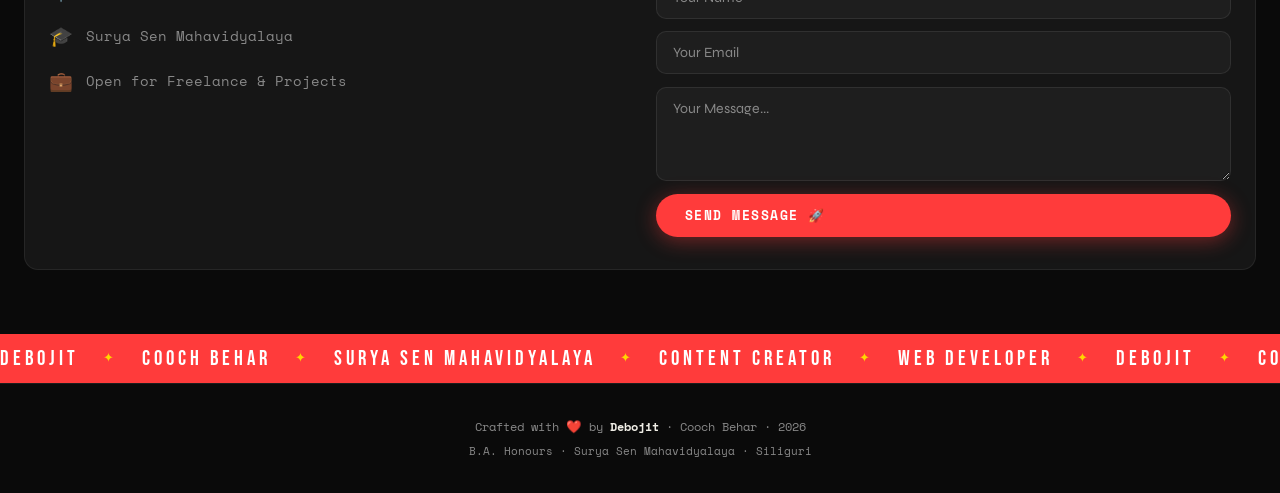
==== commit 2fedf67c: "Update index.html" ====
--- a/index.html
+++ b/index.html
@@ -927,7 +927,7 @@
     <div class="section-label">ABOUT</div>
     <div class="about-grid">
       <div class="about-text">
-        <h2 class="section-title">introduced <span class="accent">My self.</span></h2>
+        <h2 class="section-title"> My<span class="accent">self.</span></h2>
         <p>I'm <strong>Debojit</strong>, a passionate creative from <strong>Cooch Behar, West Bengal</strong>. Currently pursuing my <strong>B.A. Honours</strong> from <strong>Surya Sen Mahavidyalaya</strong>, I'm building my skills in web development and digital content creation.</p>
         <p>My goal? To blend creativity with technology — crafting content, building websites, and exploring AI to solve real problems and tell great stories.</p>
         <div class="about-stats">
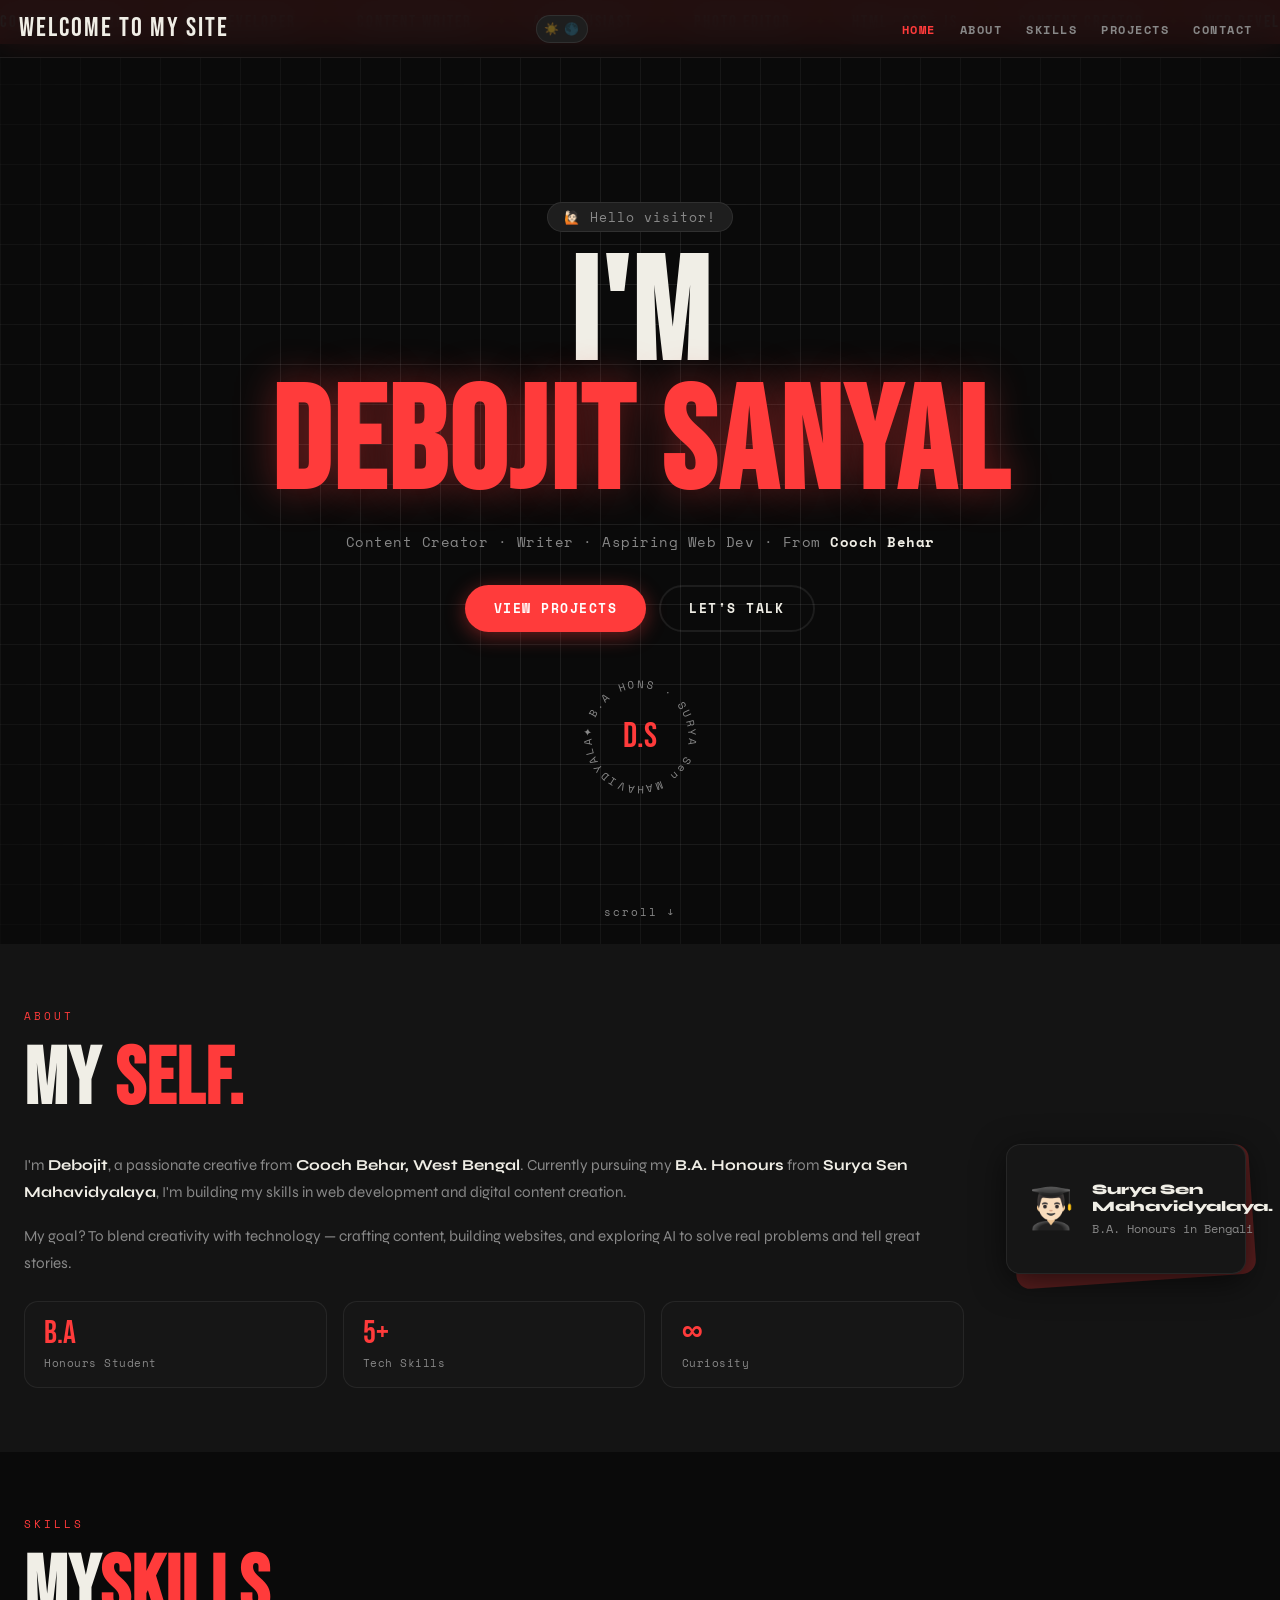
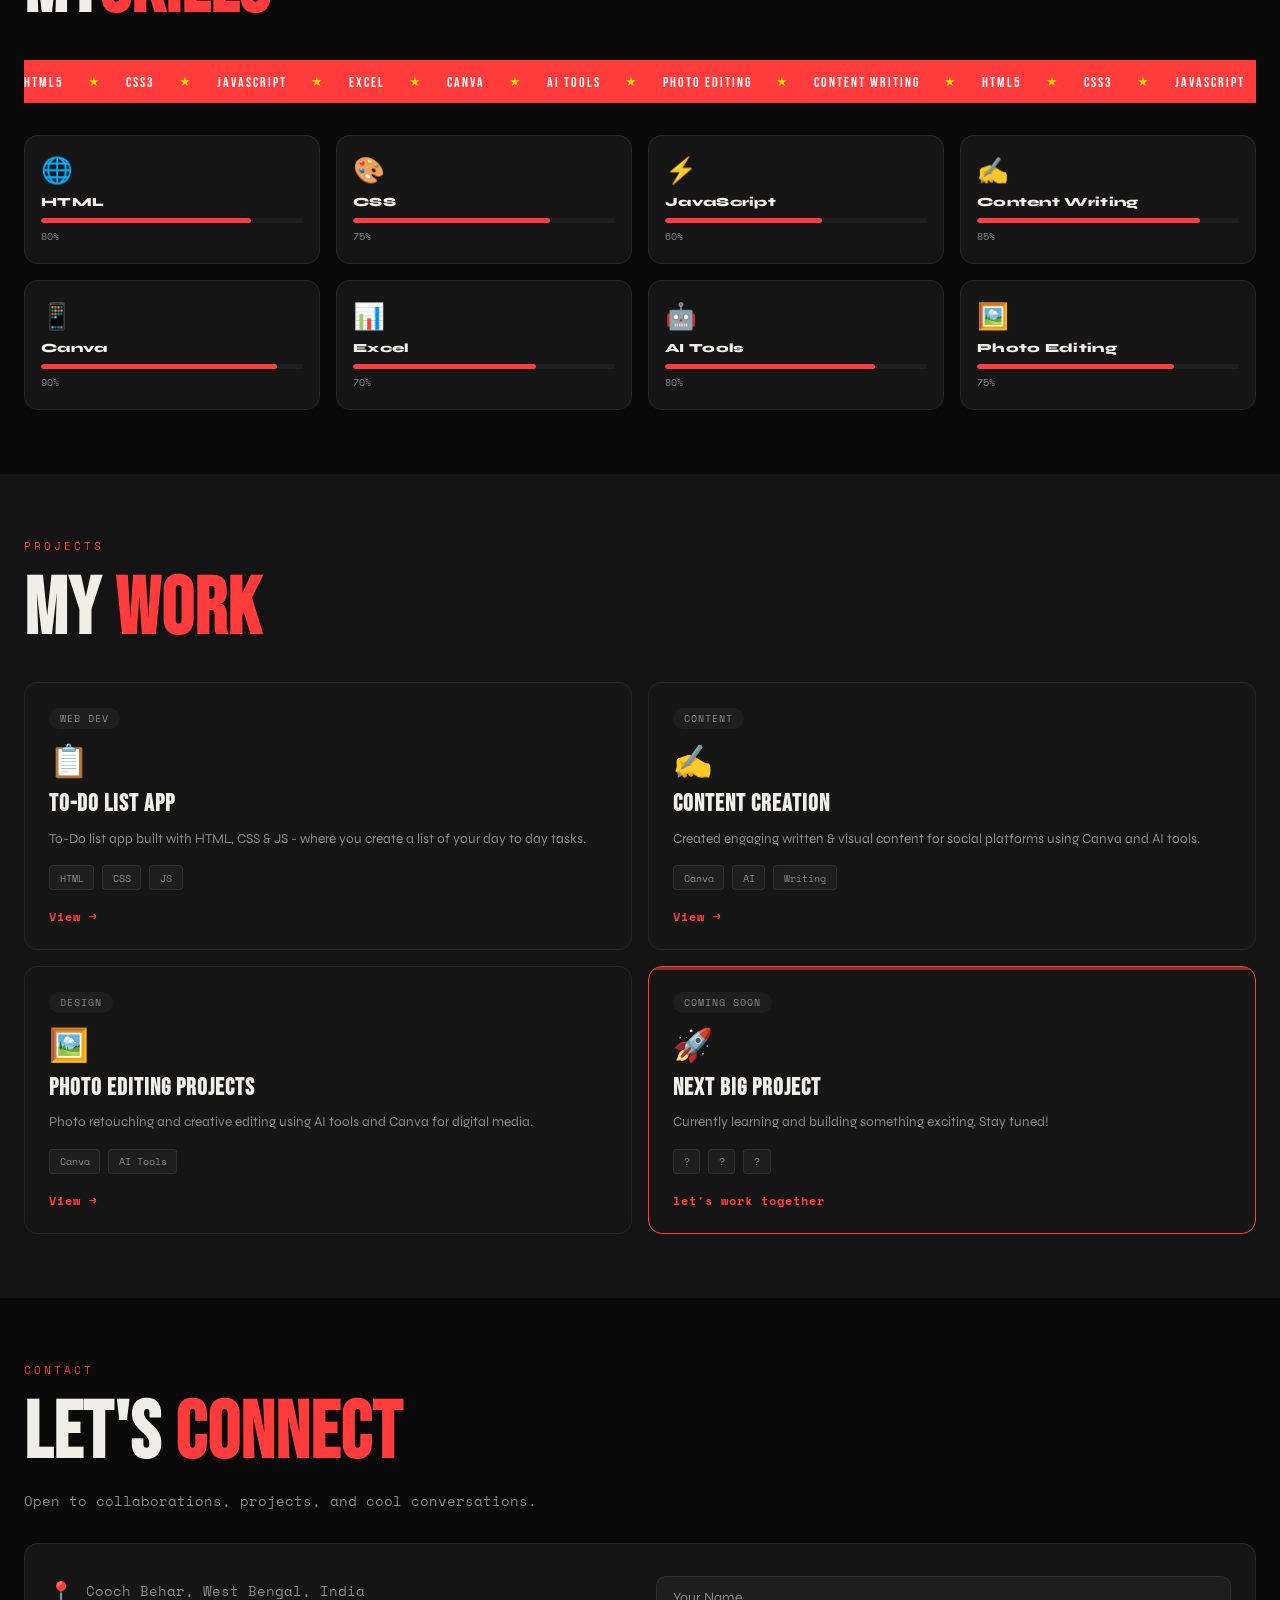
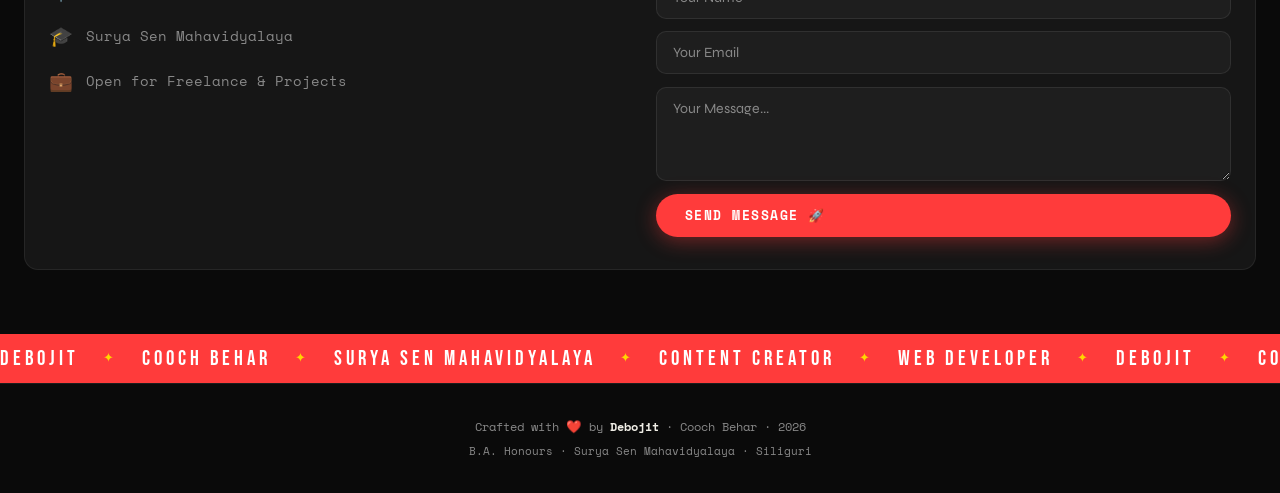
==== commit 50e87bf7: "Update index.html" ====
--- a/index.html
+++ b/index.html
@@ -927,7 +927,7 @@
     <div class="section-label">ABOUT</div>
     <div class="about-grid">
       <div class="about-text">
-        <h2 class="section-title"> My<span class="accent">self.</span></h2>
+        <h2 class="section-title"> My <span class="accent"> self.</span></h2>
         <p>I'm <strong>Debojit</strong>, a passionate creative from <strong>Cooch Behar, West Bengal</strong>. Currently pursuing my <strong>B.A. Honours</strong> from <strong>Surya Sen Mahavidyalaya</strong>, I'm building my skills in web development and digital content creation.</p>
         <p>My goal? To blend creativity with technology — crafting content, building websites, and exploring AI to solve real problems and tell great stories.</p>
         <div class="about-stats">
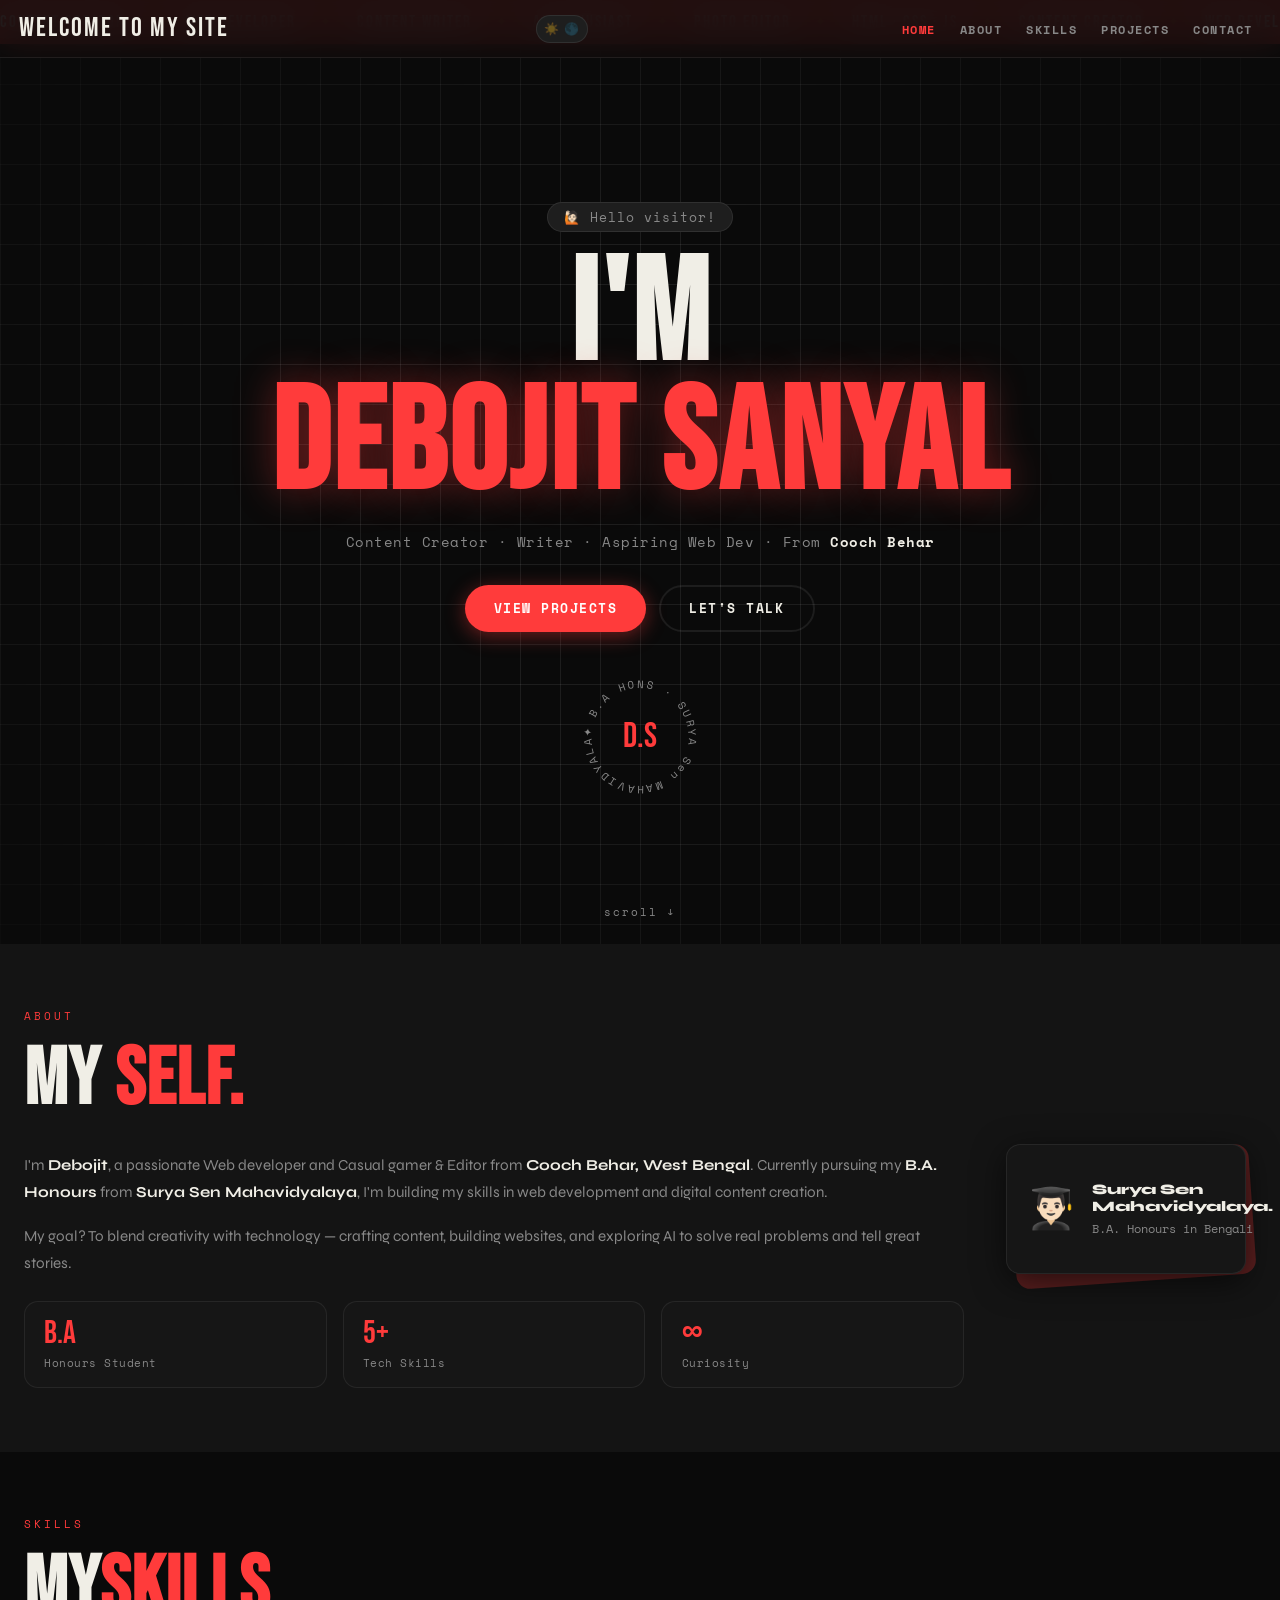
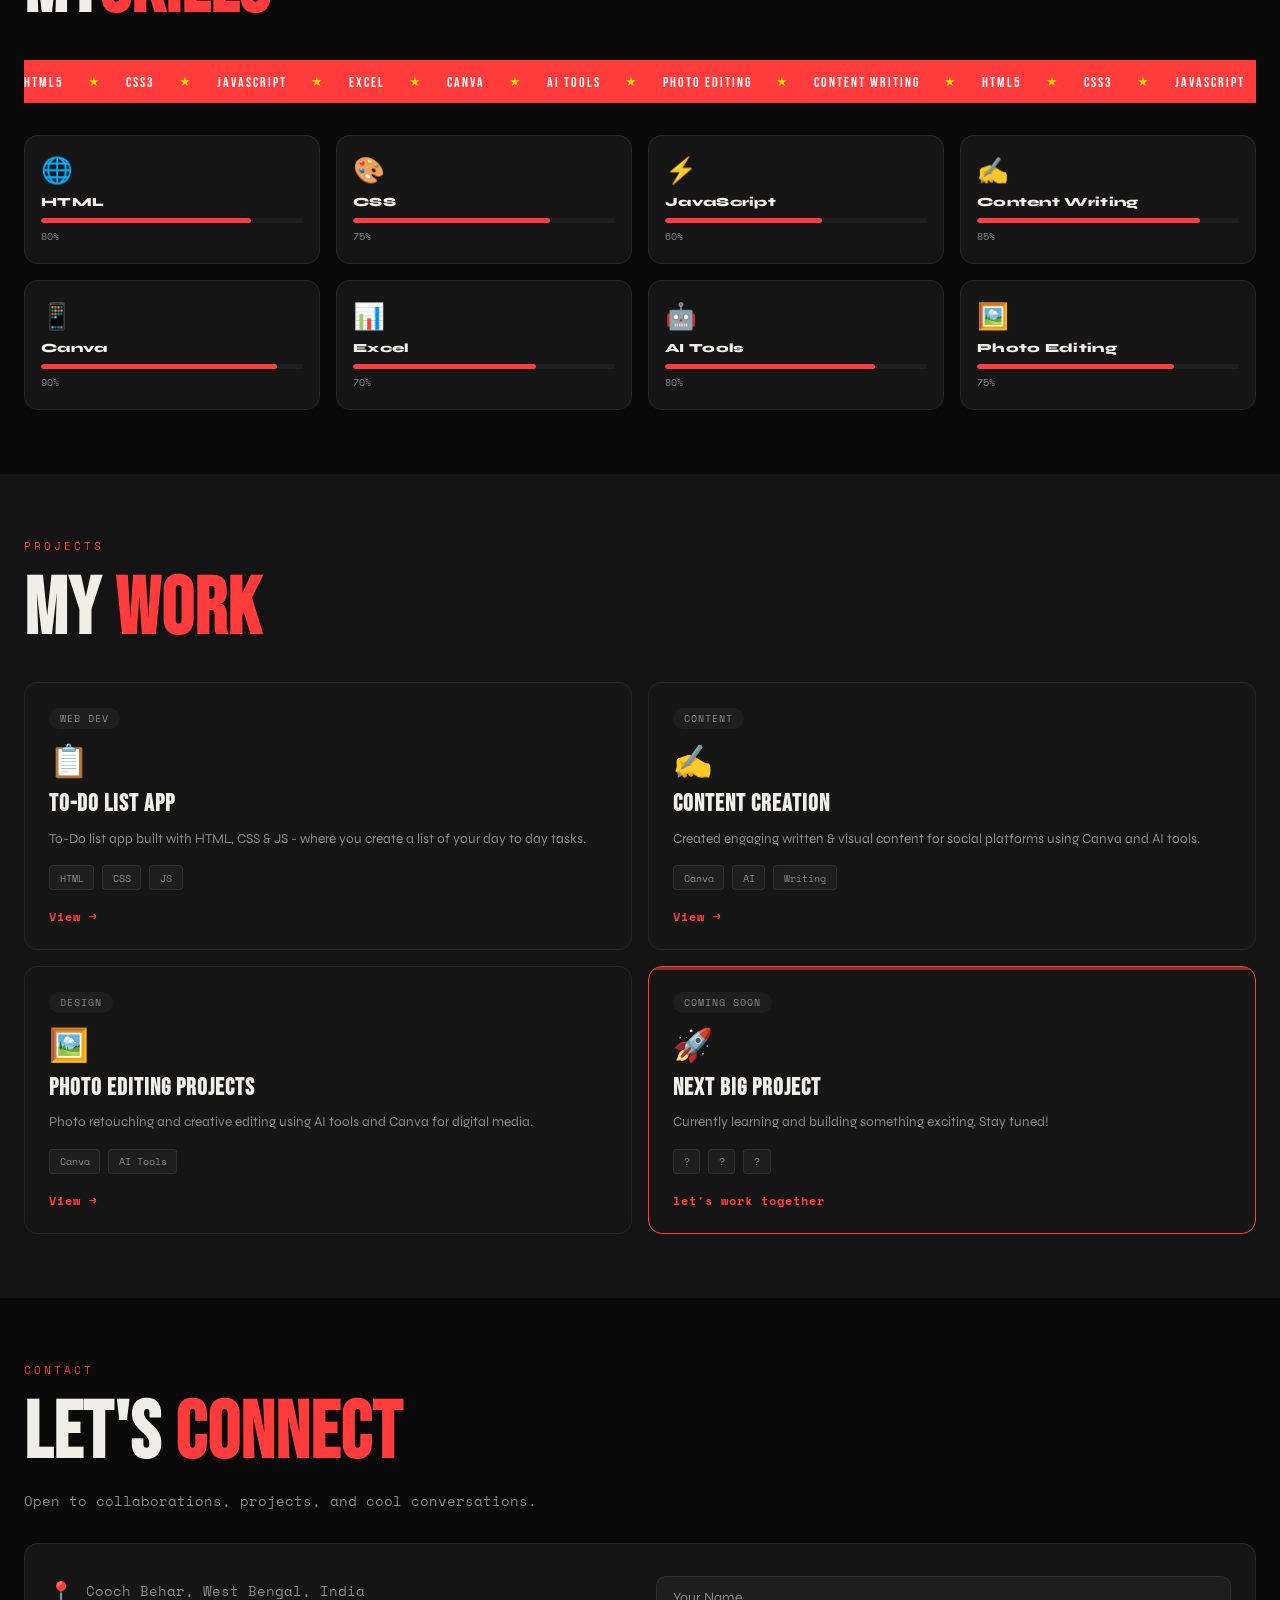
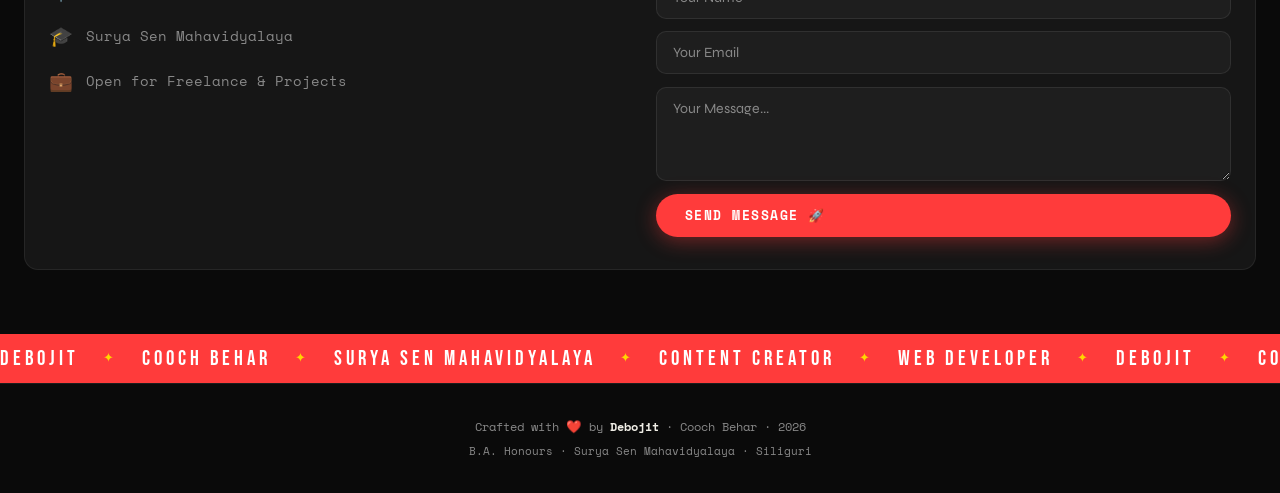
==== commit e6ee527a: "Update index.html" ====
--- a/index.html
+++ b/index.html
@@ -928,7 +928,7 @@
     <div class="about-grid">
       <div class="about-text">
         <h2 class="section-title"> My <span class="accent"> self.</span></h2>
-        <p>I'm <strong>Debojit</strong>, a passionate creative from <strong>Cooch Behar, West Bengal</strong>. Currently pursuing my <strong>B.A. Honours</strong> from <strong>Surya Sen Mahavidyalaya</strong>, I'm building my skills in web development and digital content creation.</p>
+        <p>I'm <strong>Debojit</strong>, a passionate Web developer and Casual gamer & Editor from <strong>Cooch Behar, West Bengal</strong>. Currently pursuing my <strong>B.A. Honours</strong> from <strong>Surya Sen Mahavidyalaya</strong>, I'm building my skills in web development and digital content creation.</p>
         <p>My goal? To blend creativity with technology — crafting content, building websites, and exploring AI to solve real problems and tell great stories.</p>
         <div class="about-stats">
           <div class="stat"><span class="stat-num">B.A</span><span class="stat-label">Honours Student</span></div>
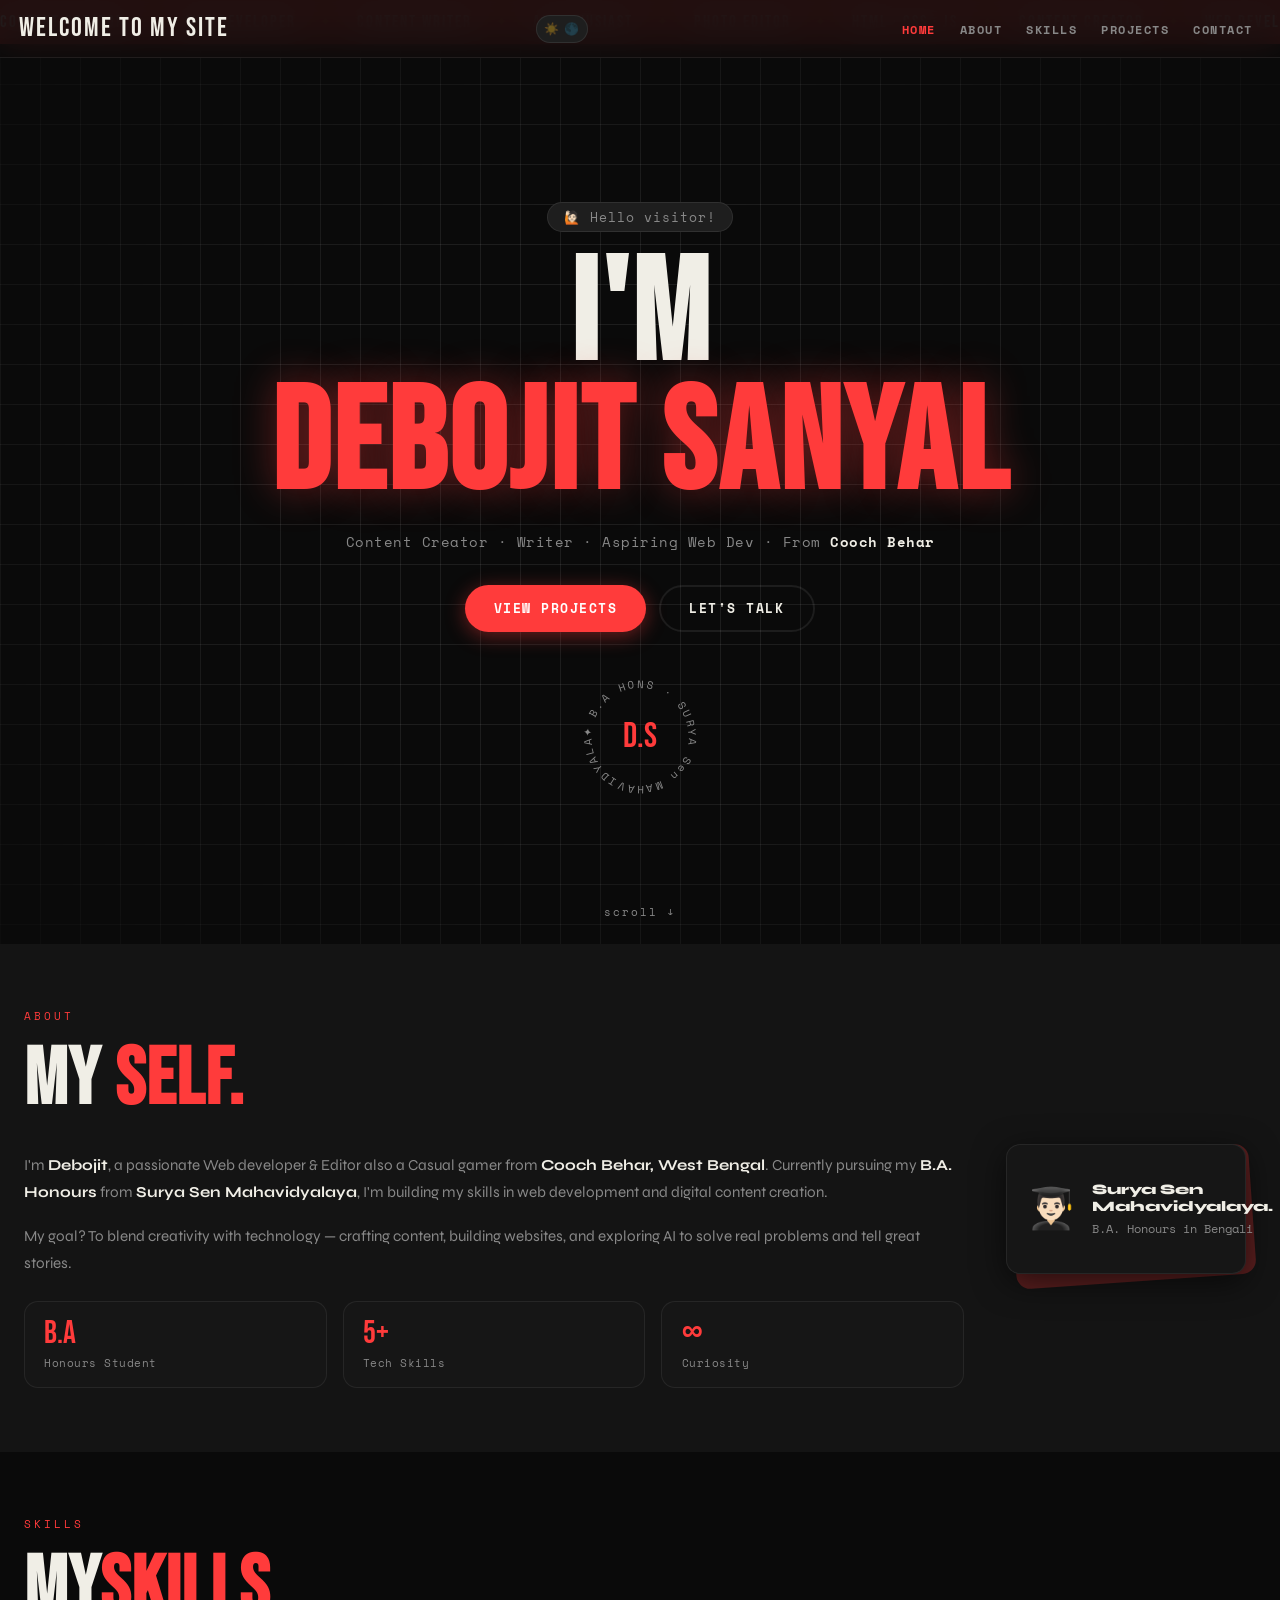
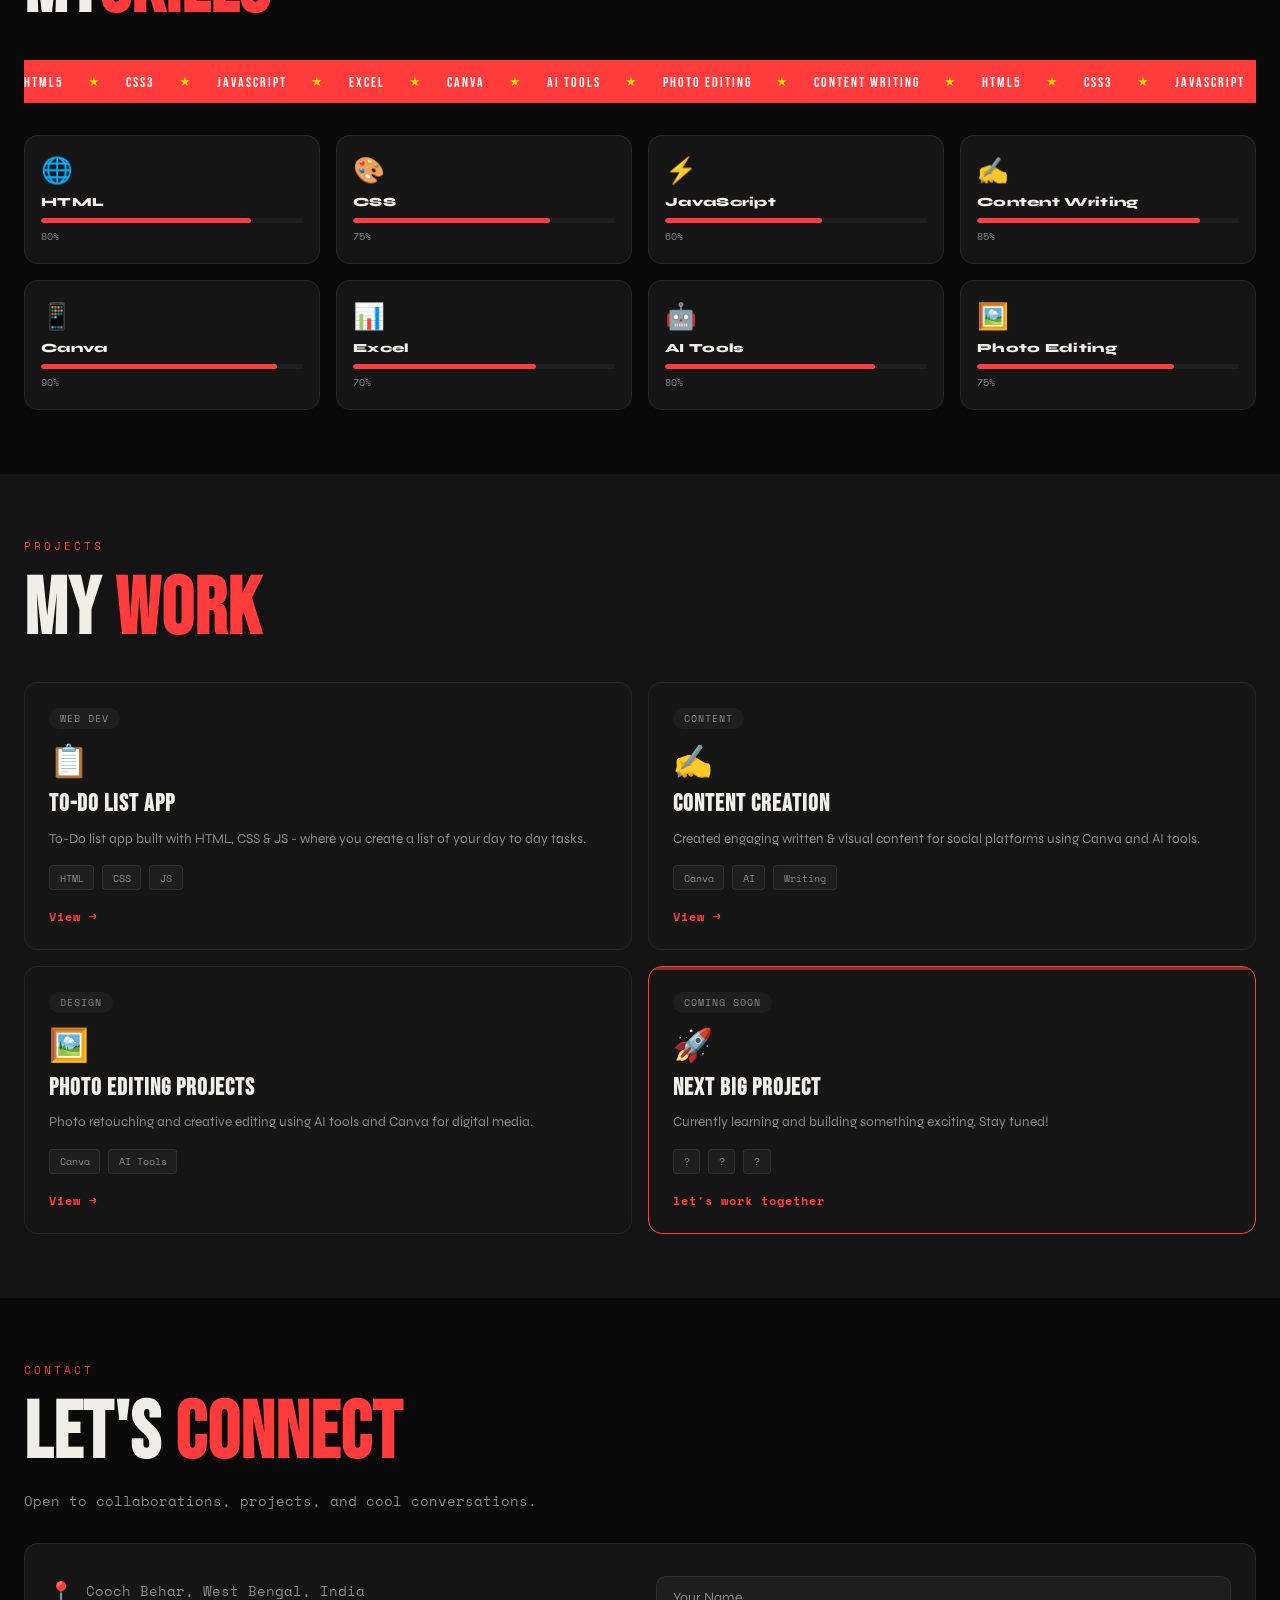
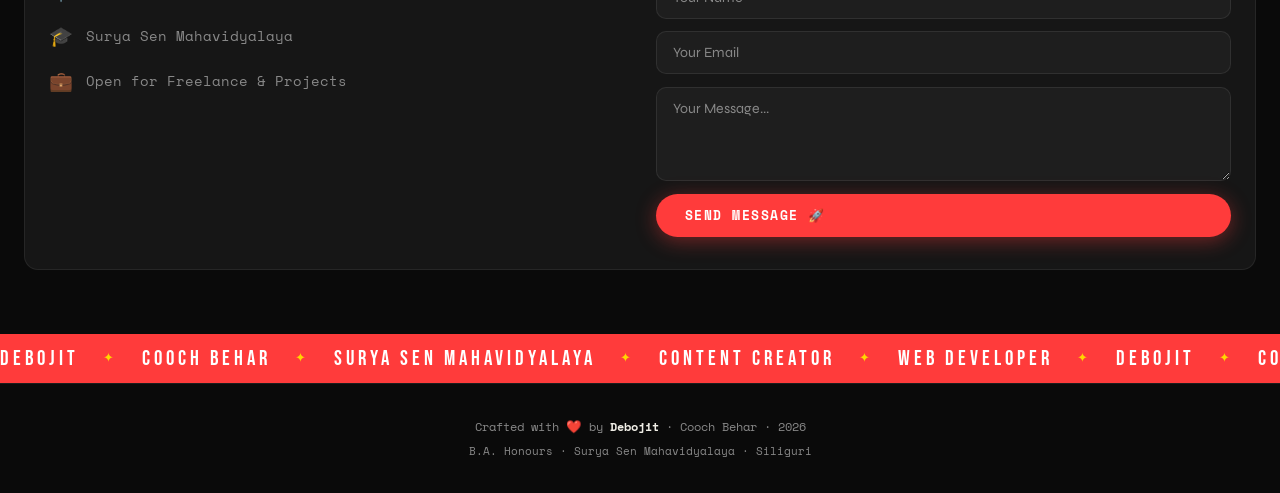
==== commit 86fa09db: "Update index.html" ====
--- a/index.html
+++ b/index.html
@@ -928,7 +928,7 @@
     <div class="about-grid">
       <div class="about-text">
         <h2 class="section-title"> My <span class="accent"> self.</span></h2>
-        <p>I'm <strong>Debojit</strong>, a passionate Web developer and Casual gamer & Editor from <strong>Cooch Behar, West Bengal</strong>. Currently pursuing my <strong>B.A. Honours</strong> from <strong>Surya Sen Mahavidyalaya</strong>, I'm building my skills in web development and digital content creation.</p>
+        <p>I'm <strong>Debojit</strong>, a passionate Web developer & Editor also a Casual gamer from <strong>Cooch Behar, West Bengal</strong>. Currently pursuing my <strong>B.A. Honours</strong> from <strong>Surya Sen Mahavidyalaya</strong>, I'm building my skills in web development and digital content creation.</p>
         <p>My goal? To blend creativity with technology — crafting content, building websites, and exploring AI to solve real problems and tell great stories.</p>
         <div class="about-stats">
           <div class="stat"><span class="stat-num">B.A</span><span class="stat-label">Honours Student</span></div>
